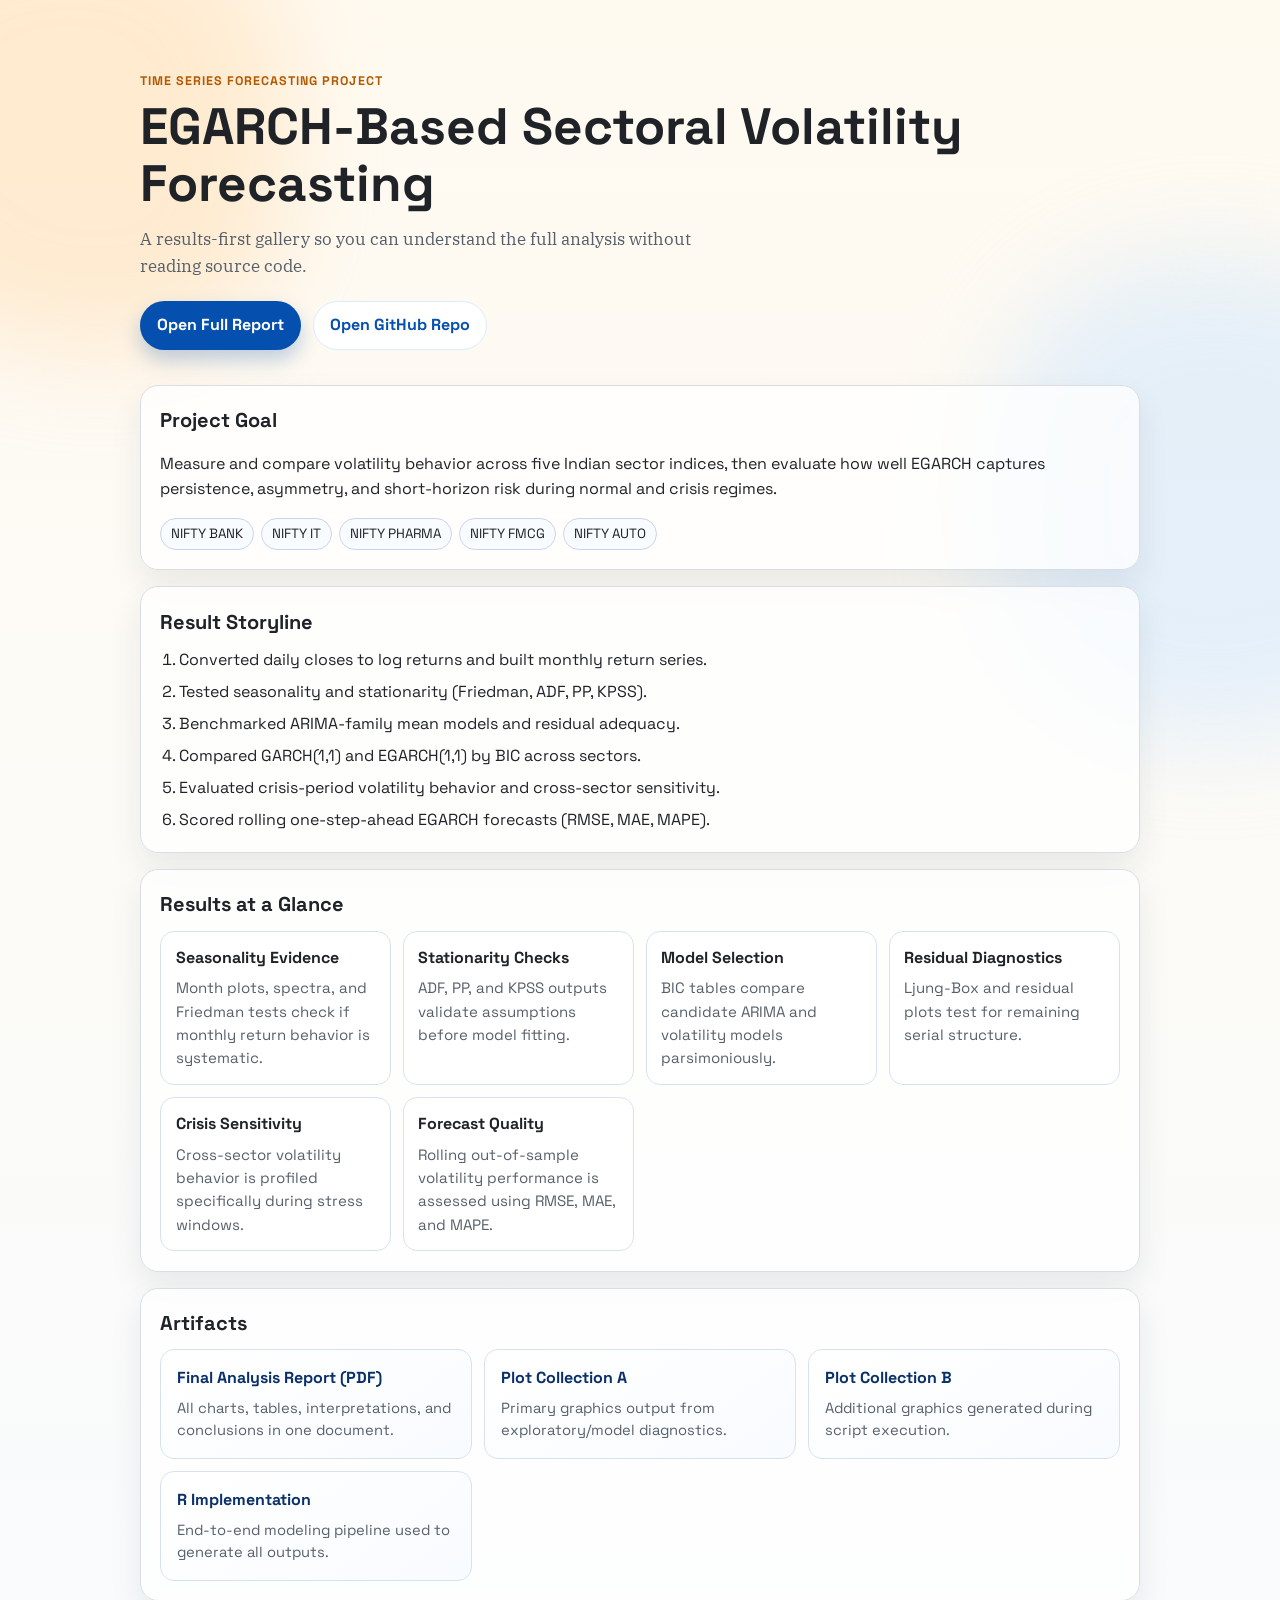
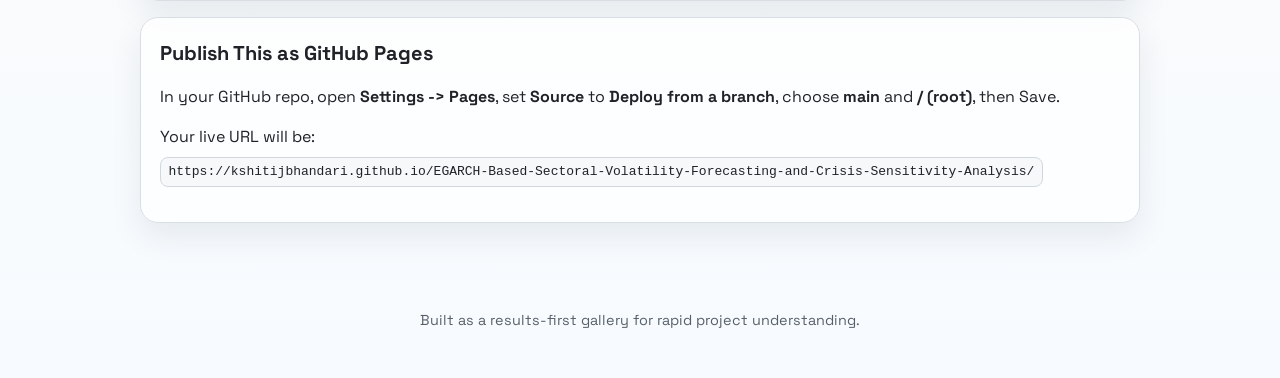
==== index.html @ 7a89eb33 "Add GitHub Pages HTML results gallery site" ====
﻿<!DOCTYPE html>
<html lang="en">
<head>
  <meta charset="UTF-8" />
  <meta name="viewport" content="width=device-width, initial-scale=1.0" />
  <title>Sector Volatility Results Gallery</title>
  <meta name="description" content="Interactive results gallery for EGARCH-based sectoral volatility forecasting and crisis sensitivity analysis." />
  <link rel="preconnect" href="https://fonts.googleapis.com" />
  <link rel="preconnect" href="https://fonts.gstatic.com" crossorigin />
  <link href="https://fonts.googleapis.com/css2?family=Space+Grotesk:wght@400;500;700&family=IBM+Plex+Serif:wght@400;600&display=swap" rel="stylesheet" />
  <link rel="stylesheet" href="styles.css" />
</head>
<body>
  <div class="bg-shape bg-shape-a"></div>
  <div class="bg-shape bg-shape-b"></div>

  <header class="hero">
    <p class="eyebrow">Time Series Forecasting Project</p>
    <h1>EGARCH-Based Sectoral Volatility Forecasting</h1>
    <p class="subtitle">
      A results-first gallery so you can understand the full analysis without reading source code.
    </p>
    <div class="hero-actions">
      <a class="btn btn-primary" href="sector_volatility_analysis.pdf" target="_blank" rel="noopener">Open Full Report</a>
      <a class="btn btn-secondary" href="https://github.com/kshitijbhandari/EGARCH-Based-Sectoral-Volatility-Forecasting-and-Crisis-Sensitivity-Analysis" target="_blank" rel="noopener">Open GitHub Repo</a>
    </div>
  </header>

  <main class="container">
    <section class="panel intro">
      <h2>Project Goal</h2>
      <p>
        Measure and compare volatility behavior across five Indian sector indices, then evaluate how well EGARCH captures persistence,
        asymmetry, and short-horizon risk during normal and crisis regimes.
      </p>
      <div class="chips">
        <span>NIFTY BANK</span>
        <span>NIFTY IT</span>
        <span>NIFTY PHARMA</span>
        <span>NIFTY FMCG</span>
        <span>NIFTY AUTO</span>
      </div>
    </section>

    <section class="panel">
      <h2>Result Storyline</h2>
      <ol class="timeline">
        <li>Converted daily closes to log returns and built monthly return series.</li>
        <li>Tested seasonality and stationarity (Friedman, ADF, PP, KPSS).</li>
        <li>Benchmarked ARIMA-family mean models and residual adequacy.</li>
        <li>Compared GARCH(1,1) and EGARCH(1,1) by BIC across sectors.</li>
        <li>Evaluated crisis-period volatility behavior and cross-sector sensitivity.</li>
        <li>Scored rolling one-step-ahead EGARCH forecasts (RMSE, MAE, MAPE).</li>
      </ol>
    </section>

    <section class="panel">
      <h2>Results at a Glance</h2>
      <div class="grid metrics">
        <article class="card">
          <h3>Seasonality Evidence</h3>
          <p>Month plots, spectra, and Friedman tests check if monthly return behavior is systematic.</p>
        </article>
        <article class="card">
          <h3>Stationarity Checks</h3>
          <p>ADF, PP, and KPSS outputs validate assumptions before model fitting.</p>
        </article>
        <article class="card">
          <h3>Model Selection</h3>
          <p>BIC tables compare candidate ARIMA and volatility models parsimoniously.</p>
        </article>
        <article class="card">
          <h3>Residual Diagnostics</h3>
          <p>Ljung-Box and residual plots test for remaining serial structure.</p>
        </article>
        <article class="card">
          <h3>Crisis Sensitivity</h3>
          <p>Cross-sector volatility behavior is profiled specifically during stress windows.</p>
        </article>
        <article class="card">
          <h3>Forecast Quality</h3>
          <p>Rolling out-of-sample volatility performance is assessed using RMSE, MAE, and MAPE.</p>
        </article>
      </div>
    </section>

    <section class="panel">
      <h2>Artifacts</h2>
      <div class="grid artifacts">
        <a class="artifact" href="sector_volatility_analysis.pdf" target="_blank" rel="noopener">
          <h3>Final Analysis Report (PDF)</h3>
          <p>All charts, tables, interpretations, and conclusions in one document.</p>
        </a>
        <a class="artifact" href="Rplots.pdf" target="_blank" rel="noopener">
          <h3>Plot Collection A</h3>
          <p>Primary graphics output from exploratory/model diagnostics.</p>
        </a>
        <a class="artifact" href="Rplots1.pdf" target="_blank" rel="noopener">
          <h3>Plot Collection B</h3>
          <p>Additional graphics generated during script execution.</p>
        </a>
        <a class="artifact" href="sector_volatility_analysis.R" target="_blank" rel="noopener">
          <h3>R Implementation</h3>
          <p>End-to-end modeling pipeline used to generate all outputs.</p>
        </a>
      </div>
    </section>

    <section class="panel publish">
      <h2>Publish This as GitHub Pages</h2>
      <p>
        In your GitHub repo, open <strong>Settings -> Pages</strong>, set <strong>Source</strong> to
        <strong>Deploy from a branch</strong>, choose <strong>main</strong> and <strong>/ (root)</strong>, then Save.
      </p>
      <p>
        Your live URL will be:
        <code>https://kshitijbhandari.github.io/EGARCH-Based-Sectoral-Volatility-Forecasting-and-Crisis-Sensitivity-Analysis/</code>
      </p>
    </section>
  </main>

  <footer class="footer">
    <p>Built as a results-first gallery for rapid project understanding.</p>
  </footer>
</body>
</html>
---- styles.css ----
﻿:root {
  --bg: #fdf9f2;
  --surface: #fffdf8;
  --text: #1f2328;
  --muted: #57606a;
  --brand: #0550ae;
  --brand-soft: #dbeafe;
  --accent: #b35900;
  --border: #d8dee4;
  --shadow: 0 14px 32px rgba(12, 33, 58, 0.08);
}

* {
  box-sizing: border-box;
}

body {
  margin: 0;
  color: var(--text);
  background: linear-gradient(180deg, #fffaf0 0%, #f7fbff 100%);
  font-family: "Space Grotesk", "Segoe UI", sans-serif;
  line-height: 1.55;
  position: relative;
  overflow-x: hidden;
}

.bg-shape {
  position: fixed;
  z-index: -1;
  filter: blur(50px);
  opacity: 0.45;
}

.bg-shape-a {
  width: 28rem;
  height: 28rem;
  background: #ffd9a8;
  border-radius: 52% 48% 40% 60%;
  top: -6rem;
  left: -10rem;
}

.bg-shape-b {
  width: 30rem;
  height: 30rem;
  background: #c7e3ff;
  border-radius: 45% 55% 55% 45%;
  right: -12rem;
  top: 16rem;
}

.hero {
  max-width: 1040px;
  margin: 0 auto;
  padding: 4.5rem 1.25rem 2.2rem;
  animation: riseIn 0.8s ease;
}

.eyebrow {
  margin: 0;
  color: var(--accent);
  text-transform: uppercase;
  letter-spacing: 0.08em;
  font-size: 0.78rem;
  font-weight: 700;
}

h1 {
  margin: 0.5rem 0 0.9rem;
  font-size: clamp(2rem, 4vw, 3.2rem);
  line-height: 1.1;
}

.subtitle {
  margin: 0;
  max-width: 56ch;
  color: var(--muted);
  font-family: "IBM Plex Serif", Georgia, serif;
  font-size: 1.08rem;
}

.hero-actions {
  display: flex;
  gap: 0.75rem;
  flex-wrap: wrap;
  margin-top: 1.3rem;
}

.btn {
  text-decoration: none;
  border-radius: 999px;
  padding: 0.7rem 1rem;
  font-weight: 700;
  border: 1px solid transparent;
  transition: transform 0.2s ease, box-shadow 0.2s ease;
}

.btn:hover {
  transform: translateY(-1px);
}

.btn-primary {
  background: var(--brand);
  color: #fff;
  box-shadow: 0 10px 20px rgba(5, 80, 174, 0.25);
}

.btn-secondary {
  background: #fff;
  color: var(--brand);
  border-color: var(--brand-soft);
}

.container {
  max-width: 1040px;
  margin: 0 auto;
  padding: 0 1.25rem 3.5rem;
  display: grid;
  gap: 1rem;
}

.panel {
  background: rgba(255, 255, 255, 0.75);
  backdrop-filter: blur(4px);
  border: 1px solid var(--border);
  border-radius: 18px;
  padding: 1.2rem;
  box-shadow: var(--shadow);
  animation: riseIn 0.8s ease;
}

h2 {
  margin: 0 0 0.65rem;
  font-size: 1.25rem;
}

.chips {
  display: flex;
  flex-wrap: wrap;
  gap: 0.45rem;
  margin-top: 0.8rem;
}

.chips span {
  border: 1px solid #c9d5e5;
  border-radius: 999px;
  padding: 0.3rem 0.62rem;
  font-size: 0.84rem;
  background: #f8fbff;
}

.timeline {
  margin: 0;
  padding-left: 1.15rem;
  display: grid;
  gap: 0.45rem;
}

.grid {
  display: grid;
  gap: 0.75rem;
}

.metrics {
  grid-template-columns: repeat(auto-fit, minmax(220px, 1fr));
}

.card {
  border: 1px solid #d7e2ef;
  border-radius: 14px;
  padding: 0.9rem;
  background: #ffffff;
}

.card h3 {
  margin: 0 0 0.35rem;
  font-size: 1rem;
}

.card p {
  margin: 0;
  color: var(--muted);
  font-size: 0.94rem;
}

.artifacts {
  grid-template-columns: repeat(auto-fit, minmax(240px, 1fr));
}

.artifact {
  text-decoration: none;
  color: inherit;
  border: 1px solid #d7e2ef;
  border-radius: 14px;
  padding: 1rem;
  background: linear-gradient(145deg, #ffffff, #f8fbff);
  transition: transform 0.2s ease, border-color 0.2s ease;
}

.artifact:hover {
  transform: translateY(-2px);
  border-color: #9fbde3;
}

.artifact h3 {
  margin: 0 0 0.35rem;
  color: #0a3069;
  font-size: 1rem;
}

.artifact p {
  margin: 0;
  color: var(--muted);
  font-size: 0.92rem;
}

.publish code {
  display: inline-block;
  margin-top: 0.4rem;
  background: #f6f8fa;
  padding: 0.25rem 0.45rem;
  border-radius: 8px;
  border: 1px solid #d0d7de;
  word-break: break-all;
}

.footer {
  text-align: center;
  color: var(--muted);
  font-size: 0.9rem;
  padding: 1rem 1rem 2rem;
}

@keyframes riseIn {
  from {
    opacity: 0;
    transform: translateY(12px);
  }
  to {
    opacity: 1;
    transform: translateY(0);
  }
}

@media (max-width: 720px) {
  .hero {
    padding-top: 3.2rem;
  }

  .panel {
    padding: 1rem;
  }

  .subtitle {
    font-size: 1rem;
  }
}
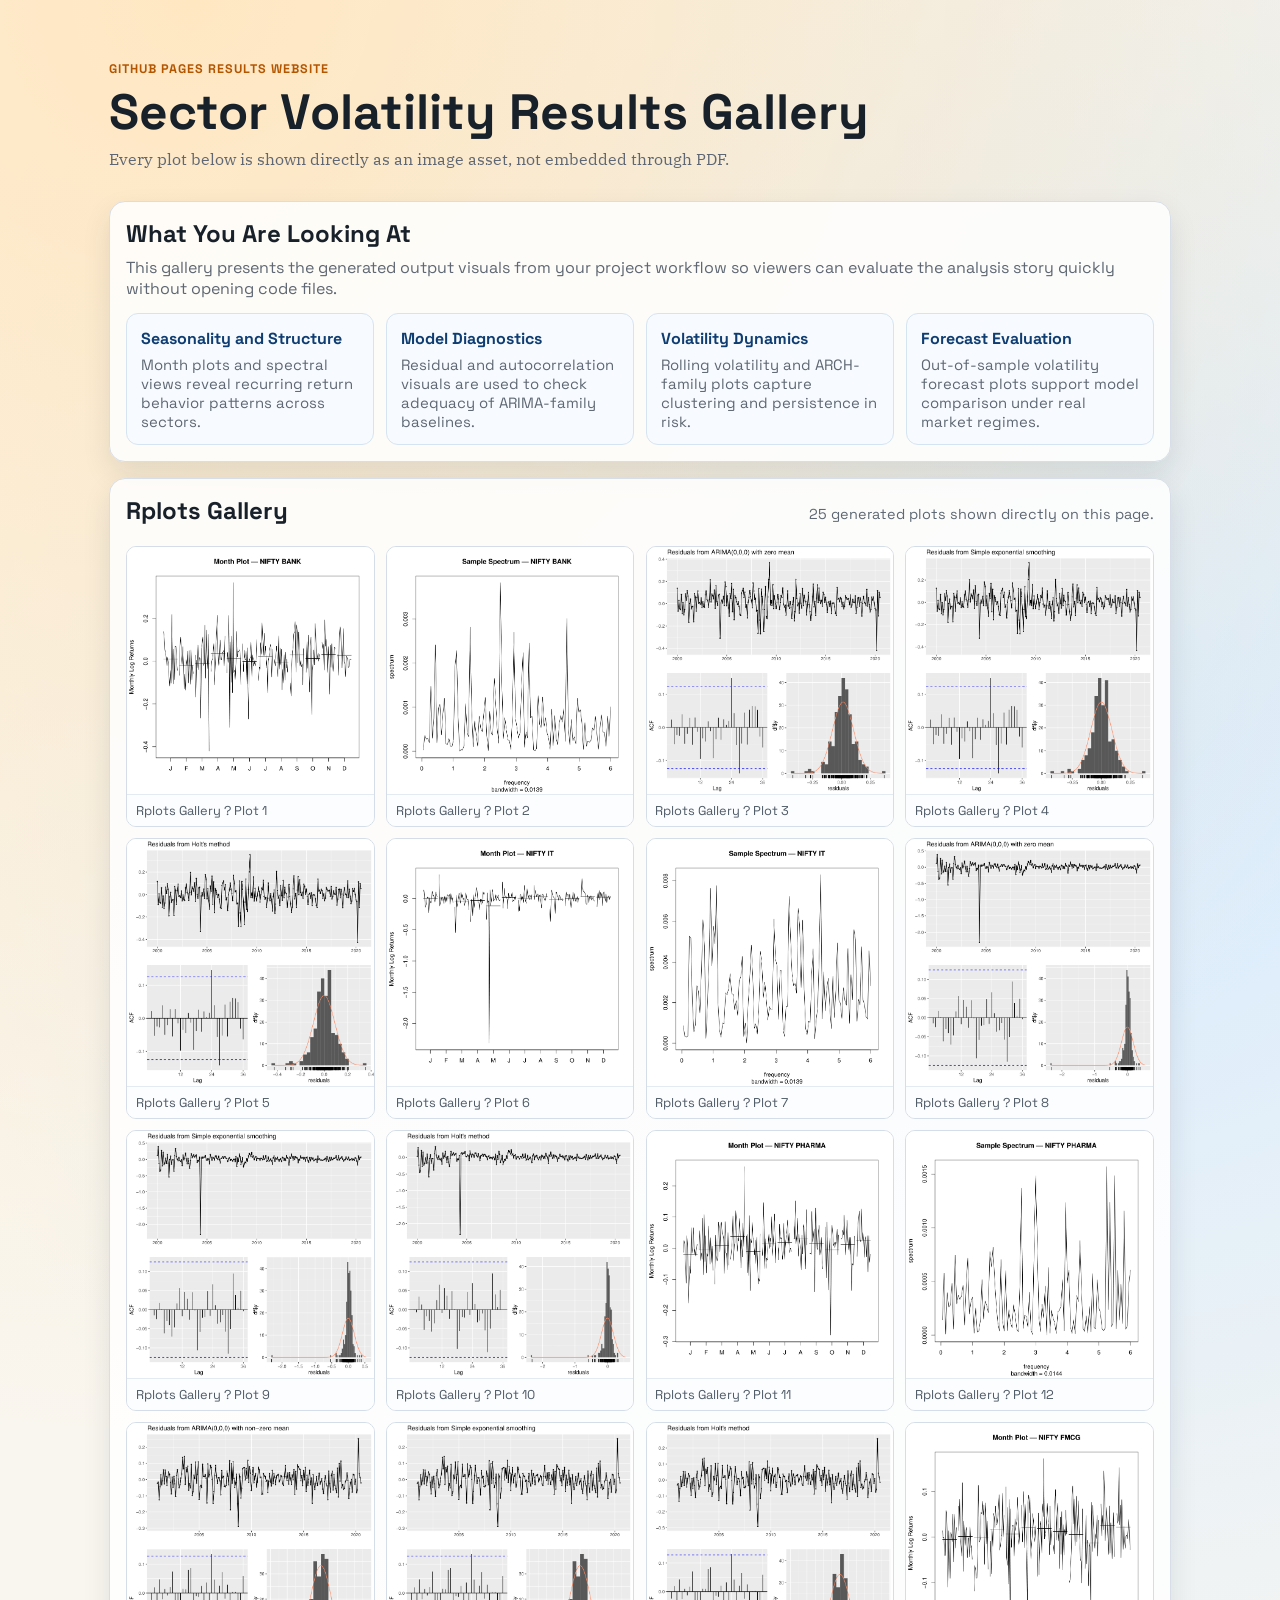
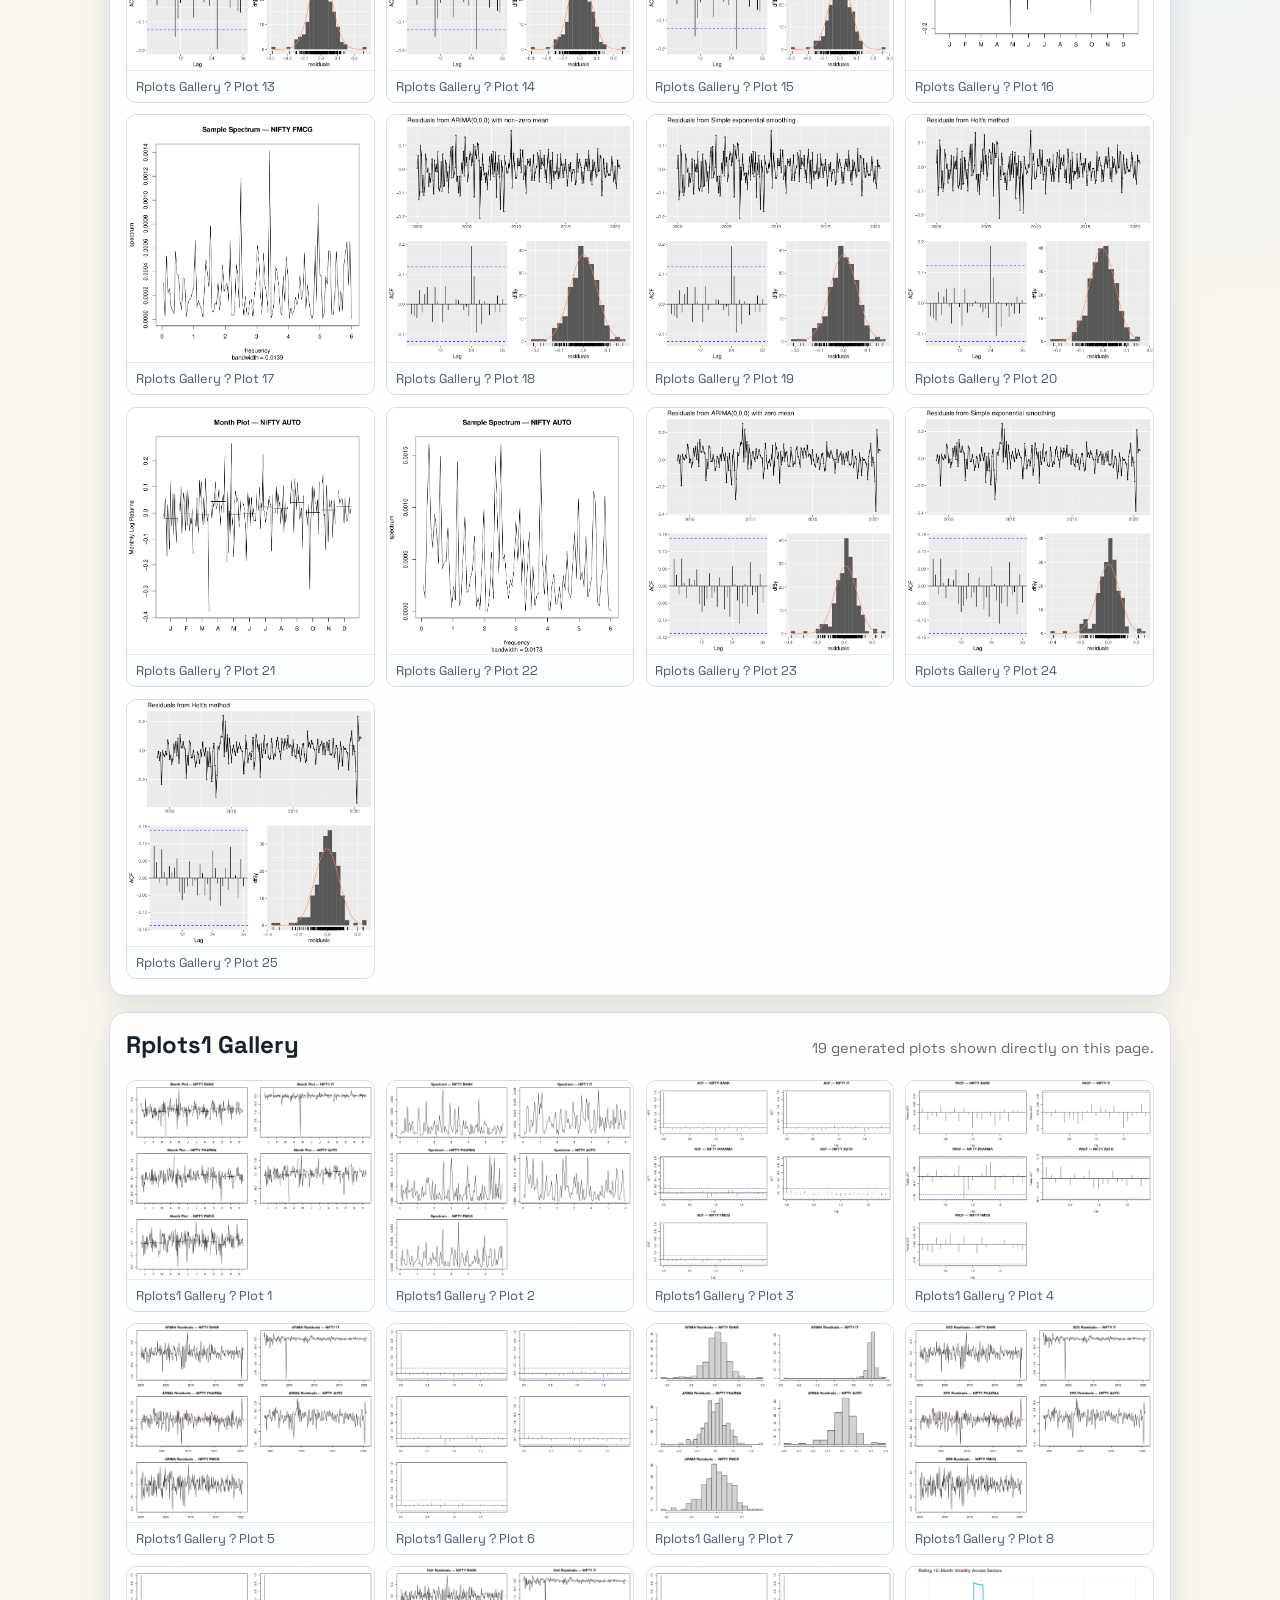
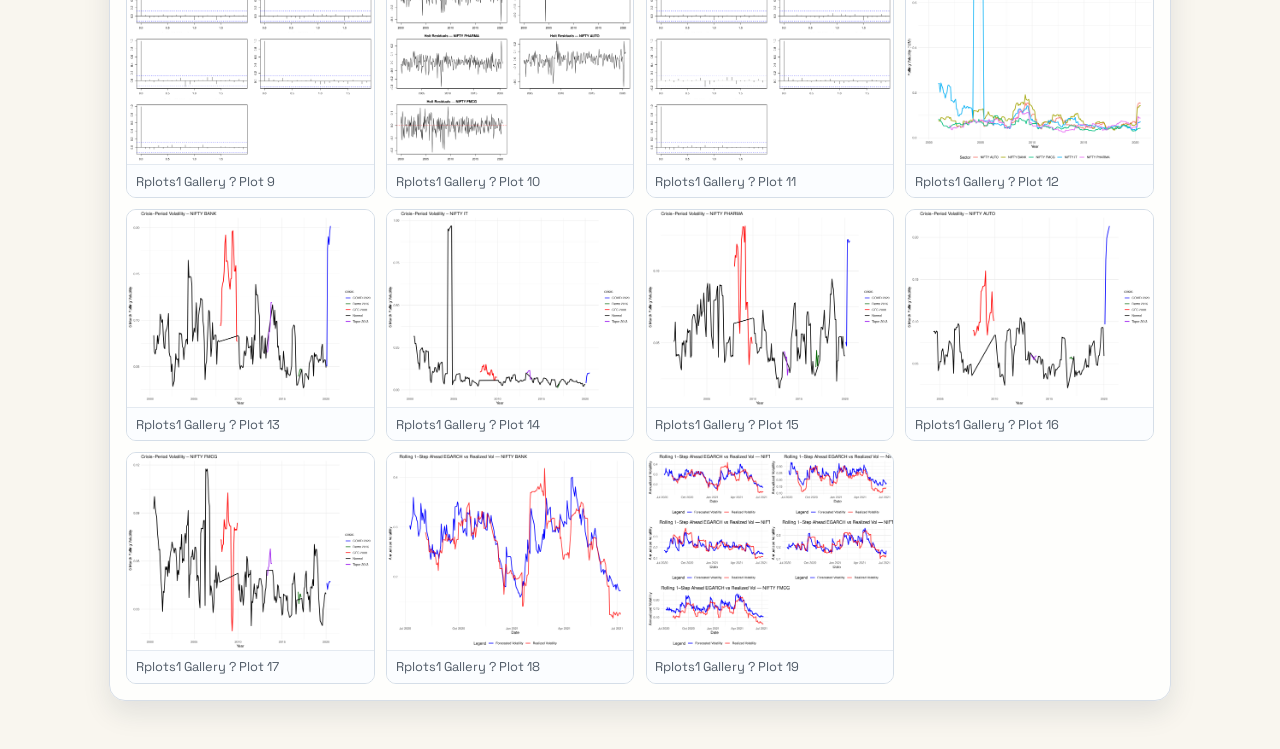
==== commit e5d2ff95: "Publish direct plot-image gallery for GitHub Pages" ====
--- a/index.html
+++ b/index.html
@@ -1,126 +1,272 @@
-﻿<!DOCTYPE html>
+<!DOCTYPE html>
 <html lang="en">
 <head>
   <meta charset="UTF-8" />
   <meta name="viewport" content="width=device-width, initial-scale=1.0" />
-  <title>Sector Volatility Results Gallery</title>
-  <meta name="description" content="Interactive results gallery for EGARCH-based sectoral volatility forecasting and crisis sensitivity analysis." />
+  <title>Results Gallery | Sector Volatility Project</title>
+  <meta name="description" content="Direct visual gallery of generated plots and results for sectoral volatility modeling." />
   <link rel="preconnect" href="https://fonts.googleapis.com" />
   <link rel="preconnect" href="https://fonts.gstatic.com" crossorigin />
   <link href="https://fonts.googleapis.com/css2?family=Space+Grotesk:wght@400;500;700&family=IBM+Plex+Serif:wght@400;600&display=swap" rel="stylesheet" />
   <link rel="stylesheet" href="styles.css" />
 </head>
 <body>
-  <div class="bg-shape bg-shape-a"></div>
-  <div class="bg-shape bg-shape-b"></div>
-
   <header class="hero">
-    <p class="eyebrow">Time Series Forecasting Project</p>
-    <h1>EGARCH-Based Sectoral Volatility Forecasting</h1>
-    <p class="subtitle">
-      A results-first gallery so you can understand the full analysis without reading source code.
-    </p>
-    <div class="hero-actions">
-      <a class="btn btn-primary" href="sector_volatility_analysis.pdf" target="_blank" rel="noopener">Open Full Report</a>
-      <a class="btn btn-secondary" href="https://github.com/kshitijbhandari/EGARCH-Based-Sectoral-Volatility-Forecasting-and-Crisis-Sensitivity-Analysis" target="_blank" rel="noopener">Open GitHub Repo</a>
-    </div>
+    <p class="eyebrow">GitHub Pages Results Website</p>
+    <h1>Sector Volatility Results Gallery</h1>
+    <p class="subtitle">Every plot below is shown directly as an image asset, not embedded through PDF.</p>
   </header>
 
   <main class="container">
-    <section class="panel intro">
-      <h2>Project Goal</h2>
-      <p>
-        Measure and compare volatility behavior across five Indian sector indices, then evaluate how well EGARCH captures persistence,
-        asymmetry, and short-horizon risk during normal and crisis regimes.
-      </p>
-      <div class="chips">
-        <span>NIFTY BANK</span>
-        <span>NIFTY IT</span>
-        <span>NIFTY PHARMA</span>
-        <span>NIFTY FMCG</span>
-        <span>NIFTY AUTO</span>
+    <section class="panel">
+      <h2>What You Are Looking At</h2>
+      <p>This gallery presents the generated output visuals from your project workflow so viewers can evaluate the analysis story quickly without opening code files.</p>
+      <div class="results-grid">
+
+      <article class="result-card">
+        <h3>Seasonality and Structure</h3>
+        <p>Month plots and spectral views reveal recurring return behavior patterns across sectors.</p>
+      </article>
+      <article class="result-card">
+        <h3>Model Diagnostics</h3>
+        <p>Residual and autocorrelation visuals are used to check adequacy of ARIMA-family baselines.</p>
+      </article>
+      <article class="result-card">
+        <h3>Volatility Dynamics</h3>
+        <p>Rolling volatility and ARCH-family plots capture clustering and persistence in risk.</p>
+      </article>
+      <article class="result-card">
+        <h3>Forecast Evaluation</h3>
+        <p>Out-of-sample volatility forecast plots support model comparison under real market regimes.</p>
+      </article>
+
       </div>
     </section>
 
     <section class="panel">
-      <h2>Result Storyline</h2>
-      <ol class="timeline">
-        <li>Converted daily closes to log returns and built monthly return series.</li>
-        <li>Tested seasonality and stationarity (Friedman, ADF, PP, KPSS).</li>
-        <li>Benchmarked ARIMA-family mean models and residual adequacy.</li>
-        <li>Compared GARCH(1,1) and EGARCH(1,1) by BIC across sectors.</li>
-        <li>Evaluated crisis-period volatility behavior and cross-sector sensitivity.</li>
-        <li>Scored rolling one-step-ahead EGARCH forecasts (RMSE, MAE, MAPE).</li>
-      </ol>
-    </section>
-
-    <section class="panel">
-      <h2>Results at a Glance</h2>
-      <div class="grid metrics">
-        <article class="card">
-          <h3>Seasonality Evidence</h3>
-          <p>Month plots, spectra, and Friedman tests check if monthly return behavior is systematic.</p>
-        </article>
-        <article class="card">
-          <h3>Stationarity Checks</h3>
-          <p>ADF, PP, and KPSS outputs validate assumptions before model fitting.</p>
-        </article>
-        <article class="card">
-          <h3>Model Selection</h3>
-          <p>BIC tables compare candidate ARIMA and volatility models parsimoniously.</p>
-        </article>
-        <article class="card">
-          <h3>Residual Diagnostics</h3>
-          <p>Ljung-Box and residual plots test for remaining serial structure.</p>
-        </article>
-        <article class="card">
-          <h3>Crisis Sensitivity</h3>
-          <p>Cross-sector volatility behavior is profiled specifically during stress windows.</p>
-        </article>
-        <article class="card">
-          <h3>Forecast Quality</h3>
-          <p>Rolling out-of-sample volatility performance is assessed using RMSE, MAE, and MAPE.</p>
-        </article>
-      </div>
-    </section>
-
-    <section class="panel">
-      <h2>Artifacts</h2>
-      <div class="grid artifacts">
-        <a class="artifact" href="sector_volatility_analysis.pdf" target="_blank" rel="noopener">
-          <h3>Final Analysis Report (PDF)</h3>
-          <p>All charts, tables, interpretations, and conclusions in one document.</p>
-        </a>
-        <a class="artifact" href="Rplots.pdf" target="_blank" rel="noopener">
-          <h3>Plot Collection A</h3>
-          <p>Primary graphics output from exploratory/model diagnostics.</p>
-        </a>
-        <a class="artifact" href="Rplots1.pdf" target="_blank" rel="noopener">
-          <h3>Plot Collection B</h3>
-          <p>Additional graphics generated during script execution.</p>
-        </a>
-        <a class="artifact" href="sector_volatility_analysis.R" target="_blank" rel="noopener">
-          <h3>R Implementation</h3>
-          <p>End-to-end modeling pipeline used to generate all outputs.</p>
-        </a>
-      </div>
-    </section>
-
-    <section class="panel publish">
-      <h2>Publish This as GitHub Pages</h2>
-      <p>
-        In your GitHub repo, open <strong>Settings -> Pages</strong>, set <strong>Source</strong> to
-        <strong>Deploy from a branch</strong>, choose <strong>main</strong> and <strong>/ (root)</strong>, then Save.
-      </p>
-      <p>
-        Your live URL will be:
-        <code>https://kshitijbhandari.github.io/EGARCH-Based-Sectoral-Volatility-Forecasting-and-Crisis-Sensitivity-Analysis/</code>
-      </p>
-    </section>
+  <div class="panel-head">
+    <h2>Rplots Gallery</h2>
+    <p>25 generated plots shown directly on this page.</p>
+  </div>
+  <div class="plot-grid">
+    <figure class="plot-item">
+  <img src="assets/plots/rplots/rplots_p01.png" alt="Rplots Gallery page 1" loading="lazy" />
+  <figcaption>Rplots Gallery ? Plot 1</figcaption>
+</figure>
+    <figure class="plot-item">
+  <img src="assets/plots/rplots/rplots_p02.png" alt="Rplots Gallery page 2" loading="lazy" />
+  <figcaption>Rplots Gallery ? Plot 2</figcaption>
+</figure>
+    <figure class="plot-item">
+  <img src="assets/plots/rplots/rplots_p03.png" alt="Rplots Gallery page 3" loading="lazy" />
+  <figcaption>Rplots Gallery ? Plot 3</figcaption>
+</figure>
+    <figure class="plot-item">
+  <img src="assets/plots/rplots/rplots_p04.png" alt="Rplots Gallery page 4" loading="lazy" />
+  <figcaption>Rplots Gallery ? Plot 4</figcaption>
+</figure>
+    <figure class="plot-item">
+  <img src="assets/plots/rplots/rplots_p05.png" alt="Rplots Gallery page 5" loading="lazy" />
+  <figcaption>Rplots Gallery ? Plot 5</figcaption>
+</figure>
+    <figure class="plot-item">
+  <img src="assets/plots/rplots/rplots_p06.png" alt="Rplots Gallery page 6" loading="lazy" />
+  <figcaption>Rplots Gallery ? Plot 6</figcaption>
+</figure>
+    <figure class="plot-item">
+  <img src="assets/plots/rplots/rplots_p07.png" alt="Rplots Gallery page 7" loading="lazy" />
+  <figcaption>Rplots Gallery ? Plot 7</figcaption>
+</figure>
+    <figure class="plot-item">
+  <img src="assets/plots/rplots/rplots_p08.png" alt="Rplots Gallery page 8" loading="lazy" />
+  <figcaption>Rplots Gallery ? Plot 8</figcaption>
+</figure>
+    <figure class="plot-item">
+  <img src="assets/plots/rplots/rplots_p09.png" alt="Rplots Gallery page 9" loading="lazy" />
+  <figcaption>Rplots Gallery ? Plot 9</figcaption>
+</figure>
+    <figure class="plot-item">
+  <img src="assets/plots/rplots/rplots_p10.png" alt="Rplots Gallery page 10" loading="lazy" />
+  <figcaption>Rplots Gallery ? Plot 10</figcaption>
+</figure>
+    <figure class="plot-item">
+  <img src="assets/plots/rplots/rplots_p11.png" alt="Rplots Gallery page 11" loading="lazy" />
+  <figcaption>Rplots Gallery ? Plot 11</figcaption>
+</figure>
+    <figure class="plot-item">
+  <img src="assets/plots/rplots/rplots_p12.png" alt="Rplots Gallery page 12" loading="lazy" />
+  <figcaption>Rplots Gallery ? Plot 12</figcaption>
+</figure>
+    <figure class="plot-item">
+  <img src="assets/plots/rplots/rplots_p13.png" alt="Rplots Gallery page 13" loading="lazy" />
+  <figcaption>Rplots Gallery ? Plot 13</figcaption>
+</figure>
+    <figure class="plot-item">
+  <img src="assets/plots/rplots/rplots_p14.png" alt="Rplots Gallery page 14" loading="lazy" />
+  <figcaption>Rplots Gallery ? Plot 14</figcaption>
+</figure>
+    <figure class="plot-item">
+  <img src="assets/plots/rplots/rplots_p15.png" alt="Rplots Gallery page 15" loading="lazy" />
+  <figcaption>Rplots Gallery ? Plot 15</figcaption>
+</figure>
+    <figure class="plot-item">
+  <img src="assets/plots/rplots/rplots_p16.png" alt="Rplots Gallery page 16" loading="lazy" />
+  <figcaption>Rplots Gallery ? Plot 16</figcaption>
+</figure>
+    <figure class="plot-item">
+  <img src="assets/plots/rplots/rplots_p17.png" alt="Rplots Gallery page 17" loading="lazy" />
+  <figcaption>Rplots Gallery ? Plot 17</figcaption>
+</figure>
+    <figure class="plot-item">
+  <img src="assets/plots/rplots/rplots_p18.png" alt="Rplots Gallery page 18" loading="lazy" />
+  <figcaption>Rplots Gallery ? Plot 18</figcaption>
+</figure>
+    <figure class="plot-item">
+  <img src="assets/plots/rplots/rplots_p19.png" alt="Rplots Gallery page 19" loading="lazy" />
+  <figcaption>Rplots Gallery ? Plot 19</figcaption>
+</figure>
+    <figure class="plot-item">
+  <img src="assets/plots/rplots/rplots_p20.png" alt="Rplots Gallery page 20" loading="lazy" />
+  <figcaption>Rplots Gallery ? Plot 20</figcaption>
+</figure>
+    <figure class="plot-item">
+  <img src="assets/plots/rplots/rplots_p21.png" alt="Rplots Gallery page 21" loading="lazy" />
+  <figcaption>Rplots Gallery ? Plot 21</figcaption>
+</figure>
+    <figure class="plot-item">
+  <img src="assets/plots/rplots/rplots_p22.png" alt="Rplots Gallery page 22" loading="lazy" />
+  <figcaption>Rplots Gallery ? Plot 22</figcaption>
+</figure>
+    <figure class="plot-item">
+  <img src="assets/plots/rplots/rplots_p23.png" alt="Rplots Gallery page 23" loading="lazy" />
+  <figcaption>Rplots Gallery ? Plot 23</figcaption>
+</figure>
+    <figure class="plot-item">
+  <img src="assets/plots/rplots/rplots_p24.png" alt="Rplots Gallery page 24" loading="lazy" />
+  <figcaption>Rplots Gallery ? Plot 24</figcaption>
+</figure>
+    <figure class="plot-item">
+  <img src="assets/plots/rplots/rplots_p25.png" alt="Rplots Gallery page 25" loading="lazy" />
+  <figcaption>Rplots Gallery ? Plot 25</figcaption>
+</figure>
+  </div>
+</section><section class="panel">
+  <div class="panel-head">
+    <h2>Rplots1 Gallery</h2>
+    <p>19 generated plots shown directly on this page.</p>
+  </div>
+  <div class="plot-grid">
+    <figure class="plot-item">
+  <img src="assets/plots/rplots1/rplots1_p01.png" alt="Rplots1 Gallery page 1" loading="lazy" />
+  <figcaption>Rplots1 Gallery ? Plot 1</figcaption>
+</figure>
+    <figure class="plot-item">
+  <img src="assets/plots/rplots1/rplots1_p02.png" alt="Rplots1 Gallery page 2" loading="lazy" />
+  <figcaption>Rplots1 Gallery ? Plot 2</figcaption>
+</figure>
+    <figure class="plot-item">
+  <img src="assets/plots/rplots1/rplots1_p03.png" alt="Rplots1 Gallery page 3" loading="lazy" />
+  <figcaption>Rplots1 Gallery ? Plot 3</figcaption>
+</figure>
+    <figure class="plot-item">
+  <img src="assets/plots/rplots1/rplots1_p04.png" alt="Rplots1 Gallery page 4" loading="lazy" />
+  <figcaption>Rplots1 Gallery ? Plot 4</figcaption>
+</figure>
+    <figure class="plot-item">
+  <img src="assets/plots/rplots1/rplots1_p05.png" alt="Rplots1 Gallery page 5" loading="lazy" />
+  <figcaption>Rplots1 Gallery ? Plot 5</figcaption>
+</figure>
+    <figure class="plot-item">
+  <img src="assets/plots/rplots1/rplots1_p06.png" alt="Rplots1 Gallery page 6" loading="lazy" />
+  <figcaption>Rplots1 Gallery ? Plot 6</figcaption>
+</figure>
+    <figure class="plot-item">
+  <img src="assets/plots/rplots1/rplots1_p07.png" alt="Rplots1 Gallery page 7" loading="lazy" />
+  <figcaption>Rplots1 Gallery ? Plot 7</figcaption>
+</figure>
+    <figure class="plot-item">
+  <img src="assets/plots/rplots1/rplots1_p08.png" alt="Rplots1 Gallery page 8" loading="lazy" />
+  <figcaption>Rplots1 Gallery ? Plot 8</figcaption>
+</figure>
+    <figure class="plot-item">
+  <img src="assets/plots/rplots1/rplots1_p09.png" alt="Rplots1 Gallery page 9" loading="lazy" />
+  <figcaption>Rplots1 Gallery ? Plot 9</figcaption>
+</figure>
+    <figure class="plot-item">
+  <img src="assets/plots/rplots1/rplots1_p10.png" alt="Rplots1 Gallery page 10" loading="lazy" />
+  <figcaption>Rplots1 Gallery ? Plot 10</figcaption>
+</figure>
+    <figure class="plot-item">
+  <img src="assets/plots/rplots1/rplots1_p11.png" alt="Rplots1 Gallery page 11" loading="lazy" />
+  <figcaption>Rplots1 Gallery ? Plot 11</figcaption>
+</figure>
+    <figure class="plot-item">
+  <img src="assets/plots/rplots1/rplots1_p12.png" alt="Rplots1 Gallery page 12" loading="lazy" />
+  <figcaption>Rplots1 Gallery ? Plot 12</figcaption>
+</figure>
+    <figure class="plot-item">
+  <img src="assets/plots/rplots1/rplots1_p13.png" alt="Rplots1 Gallery page 13" loading="lazy" />
+  <figcaption>Rplots1 Gallery ? Plot 13</figcaption>
+</figure>
+    <figure class="plot-item">
+  <img src="assets/plots/rplots1/rplots1_p14.png" alt="Rplots1 Gallery page 14" loading="lazy" />
+  <figcaption>Rplots1 Gallery ? Plot 14</figcaption>
+</figure>
+    <figure class="plot-item">
+  <img src="assets/plots/rplots1/rplots1_p15.png" alt="Rplots1 Gallery page 15" loading="lazy" />
+  <figcaption>Rplots1 Gallery ? Plot 15</figcaption>
+</figure>
+    <figure class="plot-item">
+  <img src="assets/plots/rplots1/rplots1_p16.png" alt="Rplots1 Gallery page 16" loading="lazy" />
+  <figcaption>Rplots1 Gallery ? Plot 16</figcaption>
+</figure>
+    <figure class="plot-item">
+  <img src="assets/plots/rplots1/rplots1_p17.png" alt="Rplots1 Gallery page 17" loading="lazy" />
+  <figcaption>Rplots1 Gallery ? Plot 17</figcaption>
+</figure>
+    <figure class="plot-item">
+  <img src="assets/plots/rplots1/rplots1_p18.png" alt="Rplots1 Gallery page 18" loading="lazy" />
+  <figcaption>Rplots1 Gallery ? Plot 18</figcaption>
+</figure>
+    <figure class="plot-item">
+  <img src="assets/plots/rplots1/rplots1_p19.png" alt="Rplots1 Gallery page 19" loading="lazy" />
+  <figcaption>Rplots1 Gallery ? Plot 19</figcaption>
+</figure>
+  </div>
+</section>
   </main>
 
-  <footer class="footer">
-    <p>Built as a results-first gallery for rapid project understanding.</p>
-  </footer>
+  <div id="lightbox" class="lightbox" aria-hidden="true">
+    <button id="closeLightbox" class="lightbox-close" aria-label="Close">?</button>
+    <img id="lightboxImage" src="" alt="Expanded plot" />
+  </div>
+
+  <script>
+    const lightbox = document.getElementById('lightbox');
+    const lightboxImage = document.getElementById('lightboxImage');
+    const closeLightbox = document.getElementById('closeLightbox');
+
+    document.querySelectorAll('.plot-item img').forEach((img) => {
+      img.addEventListener('click', () => {
+        lightboxImage.src = img.src;
+        lightbox.classList.add('open');
+        lightbox.setAttribute('aria-hidden', 'false');
+      });
+    });
+
+    function closeViewer() {
+      lightbox.classList.remove('open');
+      lightbox.setAttribute('aria-hidden', 'true');
+      lightboxImage.src = '';
+    }
+
+    closeLightbox.addEventListener('click', closeViewer);
+    lightbox.addEventListener('click', (e) => {
+      if (e.target === lightbox) closeViewer();
+    });
+    document.addEventListener('keydown', (e) => {
+      if (e.key === 'Escape') closeViewer();
+    });
+  </script>
 </body>
 </html>
--- a/styles.css
+++ b/styles.css
@@ -1,13 +1,12 @@
 ﻿:root {
-  --bg: #fdf9f2;
-  --surface: #fffdf8;
-  --text: #1f2328;
-  --muted: #57606a;
-  --brand: #0550ae;
-  --brand-soft: #dbeafe;
-  --accent: #b35900;
-  --border: #d8dee4;
-  --shadow: 0 14px 32px rgba(12, 33, 58, 0.08);
+  --bg: #f9f6ef;
+  --surface: #ffffff;
+  --text: #18202a;
+  --muted: #5e6773;
+  --brand: #005fa3;
+  --accent: #b45500;
+  --border: #d7dee7;
+  --shadow: 0 12px 28px rgba(16, 38, 63, 0.1);
 }
 
 * {
@@ -16,242 +15,183 @@
 
 body {
   margin: 0;
+  font-family: "Space Grotesk", "Segoe UI", sans-serif;
   color: var(--text);
-  background: linear-gradient(180deg, #fffaf0 0%, #f7fbff 100%);
-  font-family: "Space Grotesk", "Segoe UI", sans-serif;
-  line-height: 1.55;
-  position: relative;
-  overflow-x: hidden;
-}
-
-.bg-shape {
-  position: fixed;
-  z-index: -1;
-  filter: blur(50px);
-  opacity: 0.45;
-}
-
-.bg-shape-a {
-  width: 28rem;
-  height: 28rem;
-  background: #ffd9a8;
-  border-radius: 52% 48% 40% 60%;
-  top: -6rem;
-  left: -10rem;
-}
-
-.bg-shape-b {
-  width: 30rem;
-  height: 30rem;
-  background: #c7e3ff;
-  border-radius: 45% 55% 55% 45%;
-  right: -12rem;
-  top: 16rem;
+  background: radial-gradient(circle at 15% 0%, #ffe7c2 0%, transparent 35%),
+              radial-gradient(circle at 85% 18%, #d6ebff 0%, transparent 35%),
+              var(--bg);
 }
 
 .hero {
-  max-width: 1040px;
+  max-width: 1100px;
   margin: 0 auto;
-  padding: 4.5rem 1.25rem 2.2rem;
-  animation: riseIn 0.8s ease;
+  padding: 3.8rem 1.2rem 2rem;
 }
 
 .eyebrow {
-  margin: 0;
-  color: var(--accent);
   text-transform: uppercase;
   letter-spacing: 0.08em;
+  font-weight: 700;
   font-size: 0.78rem;
-  font-weight: 700;
+  color: var(--accent);
+  margin: 0;
 }
 
 h1 {
-  margin: 0.5rem 0 0.9rem;
-  font-size: clamp(2rem, 4vw, 3.2rem);
+  margin: 0.5rem 0 0.6rem;
+  font-size: clamp(2rem, 4vw, 3.1rem);
   line-height: 1.1;
 }
 
 .subtitle {
   margin: 0;
-  max-width: 56ch;
   color: var(--muted);
   font-family: "IBM Plex Serif", Georgia, serif;
-  font-size: 1.08rem;
-}
-
-.hero-actions {
-  display: flex;
-  gap: 0.75rem;
-  flex-wrap: wrap;
-  margin-top: 1.3rem;
-}
-
-.btn {
-  text-decoration: none;
-  border-radius: 999px;
-  padding: 0.7rem 1rem;
-  font-weight: 700;
-  border: 1px solid transparent;
-  transition: transform 0.2s ease, box-shadow 0.2s ease;
-}
-
-.btn:hover {
-  transform: translateY(-1px);
-}
-
-.btn-primary {
-  background: var(--brand);
-  color: #fff;
-  box-shadow: 0 10px 20px rgba(5, 80, 174, 0.25);
-}
-
-.btn-secondary {
-  background: #fff;
-  color: var(--brand);
-  border-color: var(--brand-soft);
+  max-width: 65ch;
 }
 
 .container {
-  max-width: 1040px;
+  max-width: 1100px;
   margin: 0 auto;
-  padding: 0 1.25rem 3.5rem;
+  padding: 0 1.2rem 3rem;
   display: grid;
   gap: 1rem;
 }
 
 .panel {
-  background: rgba(255, 255, 255, 0.75);
-  backdrop-filter: blur(4px);
+  background: rgba(255, 255, 255, 0.85);
   border: 1px solid var(--border);
-  border-radius: 18px;
-  padding: 1.2rem;
+  border-radius: 16px;
+  padding: 1rem;
   box-shadow: var(--shadow);
-  animation: riseIn 0.8s ease;
 }
 
 h2 {
-  margin: 0 0 0.65rem;
-  font-size: 1.25rem;
+  margin: 0 0 0.5rem;
 }
 
-.chips {
+.panel > p {
+  margin: 0;
+  color: var(--muted);
+}
+
+.results-grid {
+  margin-top: 0.9rem;
+  display: grid;
+  gap: 0.75rem;
+  grid-template-columns: repeat(auto-fit, minmax(210px, 1fr));
+}
+
+.result-card {
+  background: #f7fbff;
+  border: 1px solid #d5e4f3;
+  border-radius: 12px;
+  padding: 0.85rem;
+}
+
+.result-card h3 {
+  margin: 0 0 0.35rem;
+  font-size: 1rem;
+  color: #0f3d72;
+}
+
+.result-card p {
+  margin: 0;
+  color: var(--muted);
+  font-size: 0.93rem;
+}
+
+.panel-head {
   display: flex;
+  align-items: baseline;
+  justify-content: space-between;
   flex-wrap: wrap;
   gap: 0.45rem;
-  margin-top: 0.8rem;
+  margin-bottom: 0.75rem;
 }
 
-.chips span {
-  border: 1px solid #c9d5e5;
-  border-radius: 999px;
-  padding: 0.3rem 0.62rem;
-  font-size: 0.84rem;
-  background: #f8fbff;
+.panel-head p {
+  margin: 0;
+  color: var(--muted);
+  font-size: 0.9rem;
 }
 
-.timeline {
-  margin: 0;
-  padding-left: 1.15rem;
+.plot-grid {
   display: grid;
-  gap: 0.45rem;
+  grid-template-columns: repeat(auto-fill, minmax(230px, 1fr));
+  gap: 0.7rem;
 }
 
-.grid {
-  display: grid;
-  gap: 0.75rem;
+.plot-item {
+  margin: 0;
+  border: 1px solid #d5dee8;
+  border-radius: 10px;
+  background: #fff;
+  overflow: hidden;
 }
 
-.metrics {
-  grid-template-columns: repeat(auto-fit, minmax(220px, 1fr));
+.plot-item img {
+  width: 100%;
+  display: block;
+  cursor: zoom-in;
+  transition: transform 0.2s ease;
 }
 
-.card {
-  border: 1px solid #d7e2ef;
-  border-radius: 14px;
-  padding: 0.9rem;
-  background: #ffffff;
+.plot-item img:hover {
+  transform: scale(1.015);
 }
 
-.card h3 {
-  margin: 0 0 0.35rem;
-  font-size: 1rem;
+.plot-item figcaption {
+  font-size: 0.8rem;
+  color: #4f5a66;
+  padding: 0.45rem 0.55rem;
+  border-top: 1px solid #e4eaf1;
+  background: #fbfdff;
 }
 
-.card p {
-  margin: 0;
-  color: var(--muted);
-  font-size: 0.94rem;
+.lightbox {
+  position: fixed;
+  inset: 0;
+  background: rgba(8, 14, 24, 0.88);
+  display: none;
+  align-items: center;
+  justify-content: center;
+  z-index: 2000;
+  padding: 1rem;
 }
 
-.artifacts {
-  grid-template-columns: repeat(auto-fit, minmax(240px, 1fr));
+.lightbox.open {
+  display: flex;
 }
 
-.artifact {
-  text-decoration: none;
-  color: inherit;
-  border: 1px solid #d7e2ef;
-  border-radius: 14px;
-  padding: 1rem;
-  background: linear-gradient(145deg, #ffffff, #f8fbff);
-  transition: transform 0.2s ease, border-color 0.2s ease;
+.lightbox img {
+  max-width: 95vw;
+  max-height: 92vh;
+  border-radius: 8px;
+  box-shadow: 0 22px 44px rgba(0, 0, 0, 0.35);
 }
 
-.artifact:hover {
-  transform: translateY(-2px);
-  border-color: #9fbde3;
-}
-
-.artifact h3 {
-  margin: 0 0 0.35rem;
-  color: #0a3069;
-  font-size: 1rem;
-}
-
-.artifact p {
-  margin: 0;
-  color: var(--muted);
-  font-size: 0.92rem;
-}
-
-.publish code {
-  display: inline-block;
-  margin-top: 0.4rem;
-  background: #f6f8fa;
-  padding: 0.25rem 0.45rem;
-  border-radius: 8px;
-  border: 1px solid #d0d7de;
-  word-break: break-all;
-}
-
-.footer {
-  text-align: center;
-  color: var(--muted);
-  font-size: 0.9rem;
-  padding: 1rem 1rem 2rem;
-}
-
-@keyframes riseIn {
-  from {
-    opacity: 0;
-    transform: translateY(12px);
-  }
-  to {
-    opacity: 1;
-    transform: translateY(0);
-  }
+.lightbox-close {
+  position: absolute;
+  top: 16px;
+  right: 18px;
+  border: none;
+  background: rgba(255, 255, 255, 0.15);
+  color: #fff;
+  width: 40px;
+  height: 40px;
+  border-radius: 50%;
+  font-size: 1.5rem;
+  line-height: 1;
+  cursor: pointer;
 }
 
 @media (max-width: 720px) {
   .hero {
-    padding-top: 3.2rem;
+    padding-top: 2.8rem;
   }
 
-  .panel {
-    padding: 1rem;
-  }
-
-  .subtitle {
-    font-size: 1rem;
+  .plot-grid {
+    grid-template-columns: repeat(auto-fill, minmax(160px, 1fr));
   }
 }
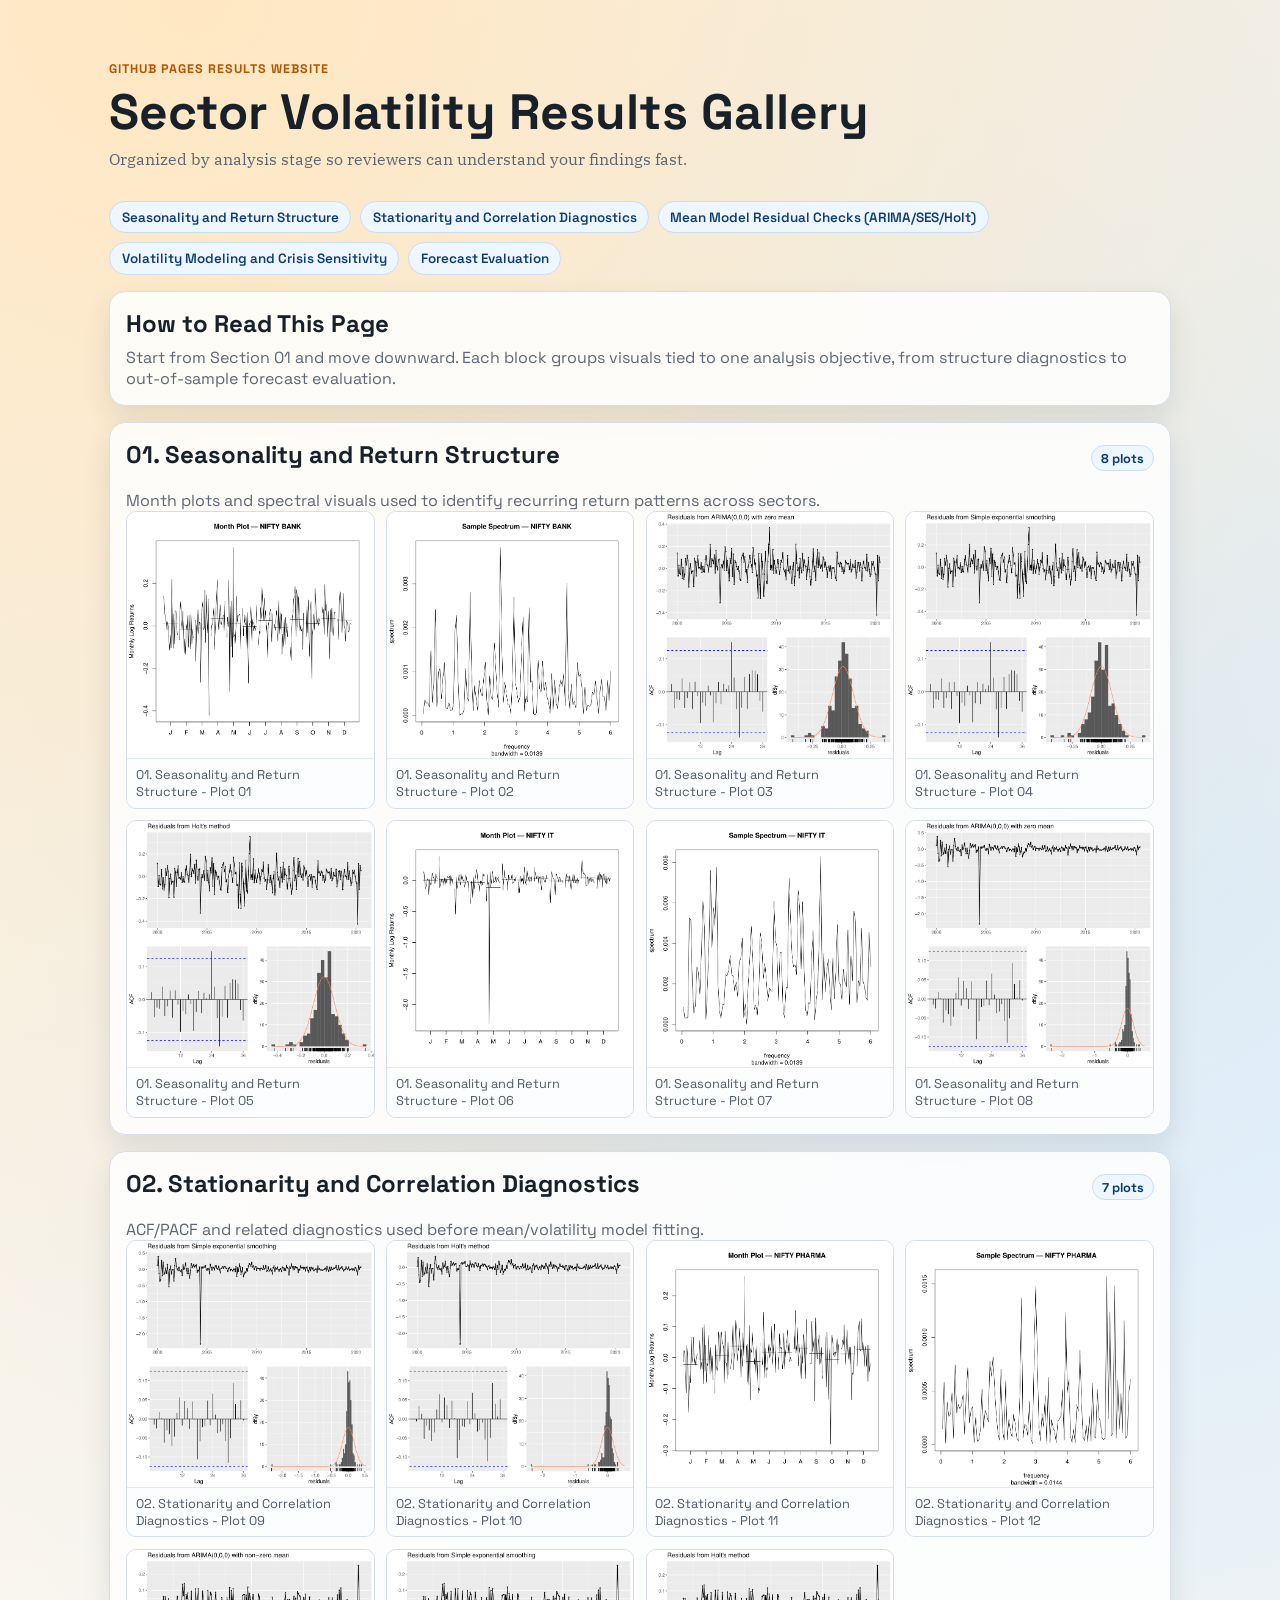
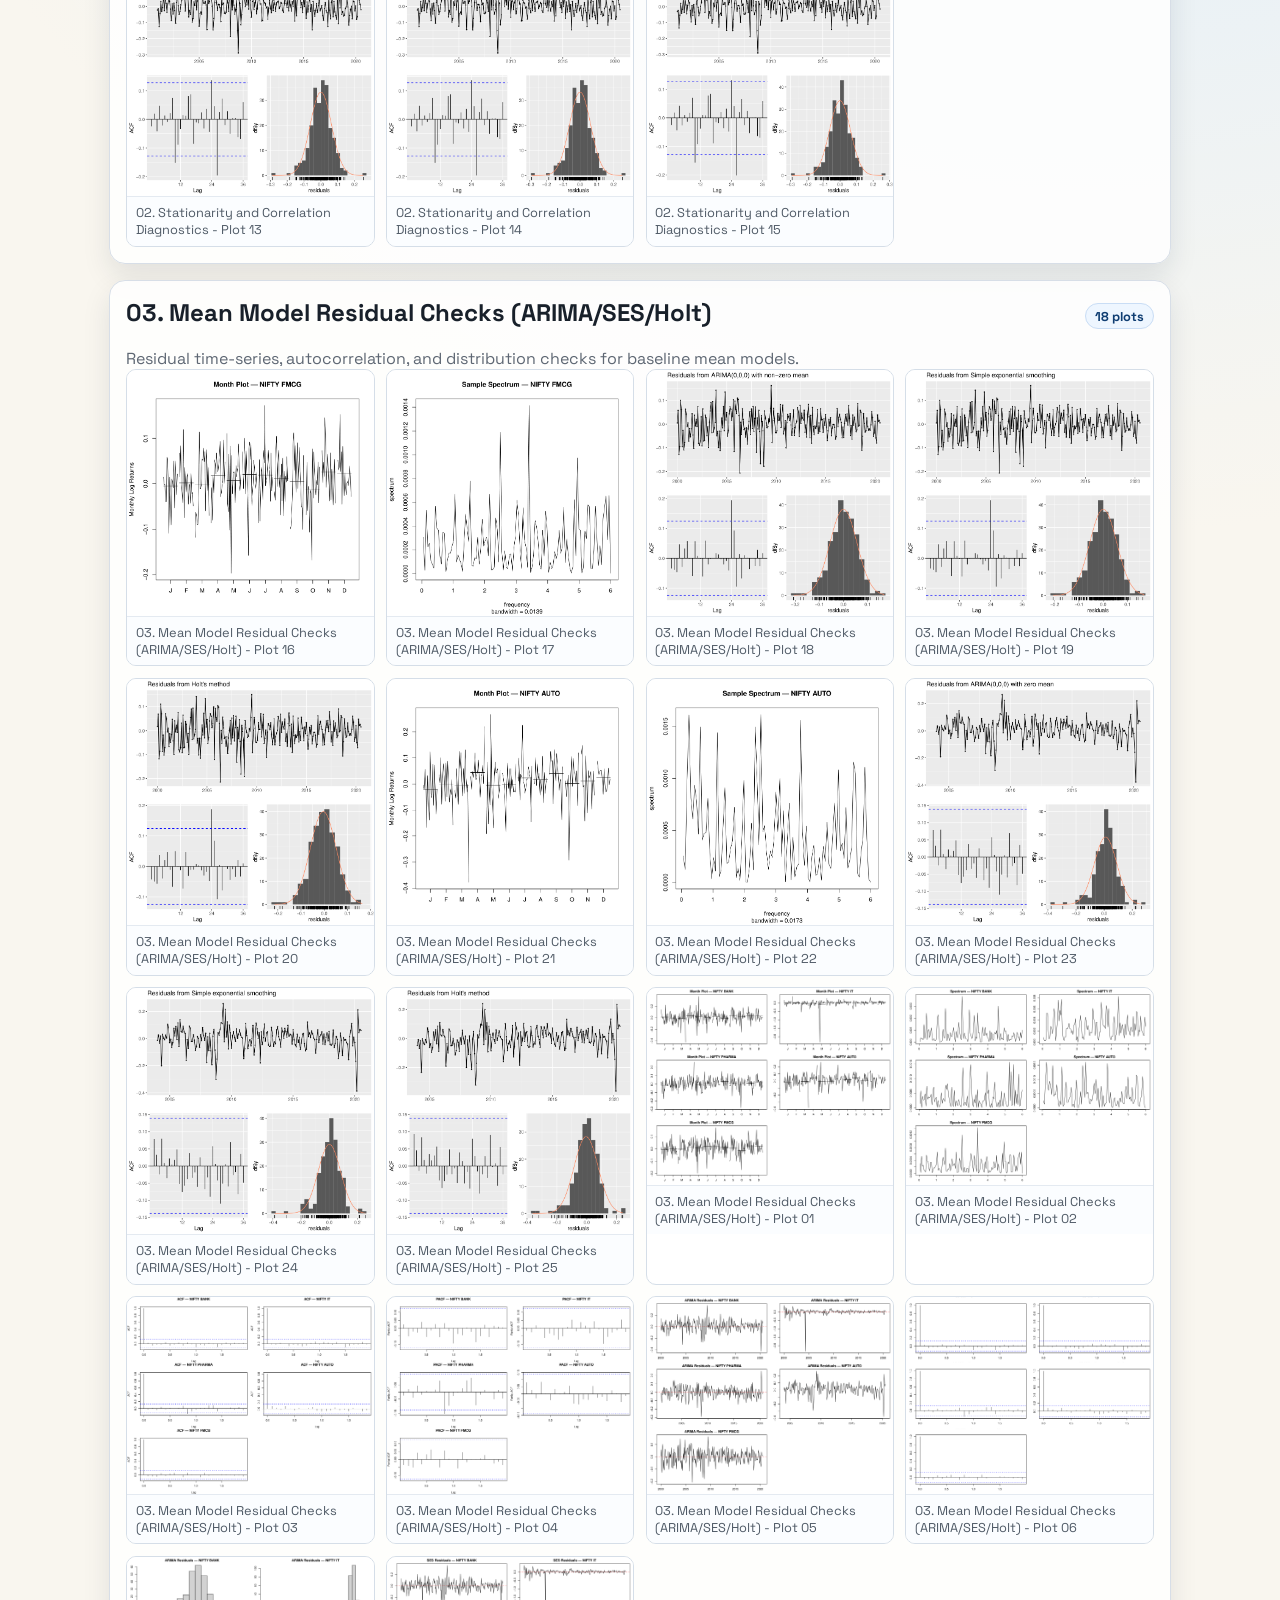
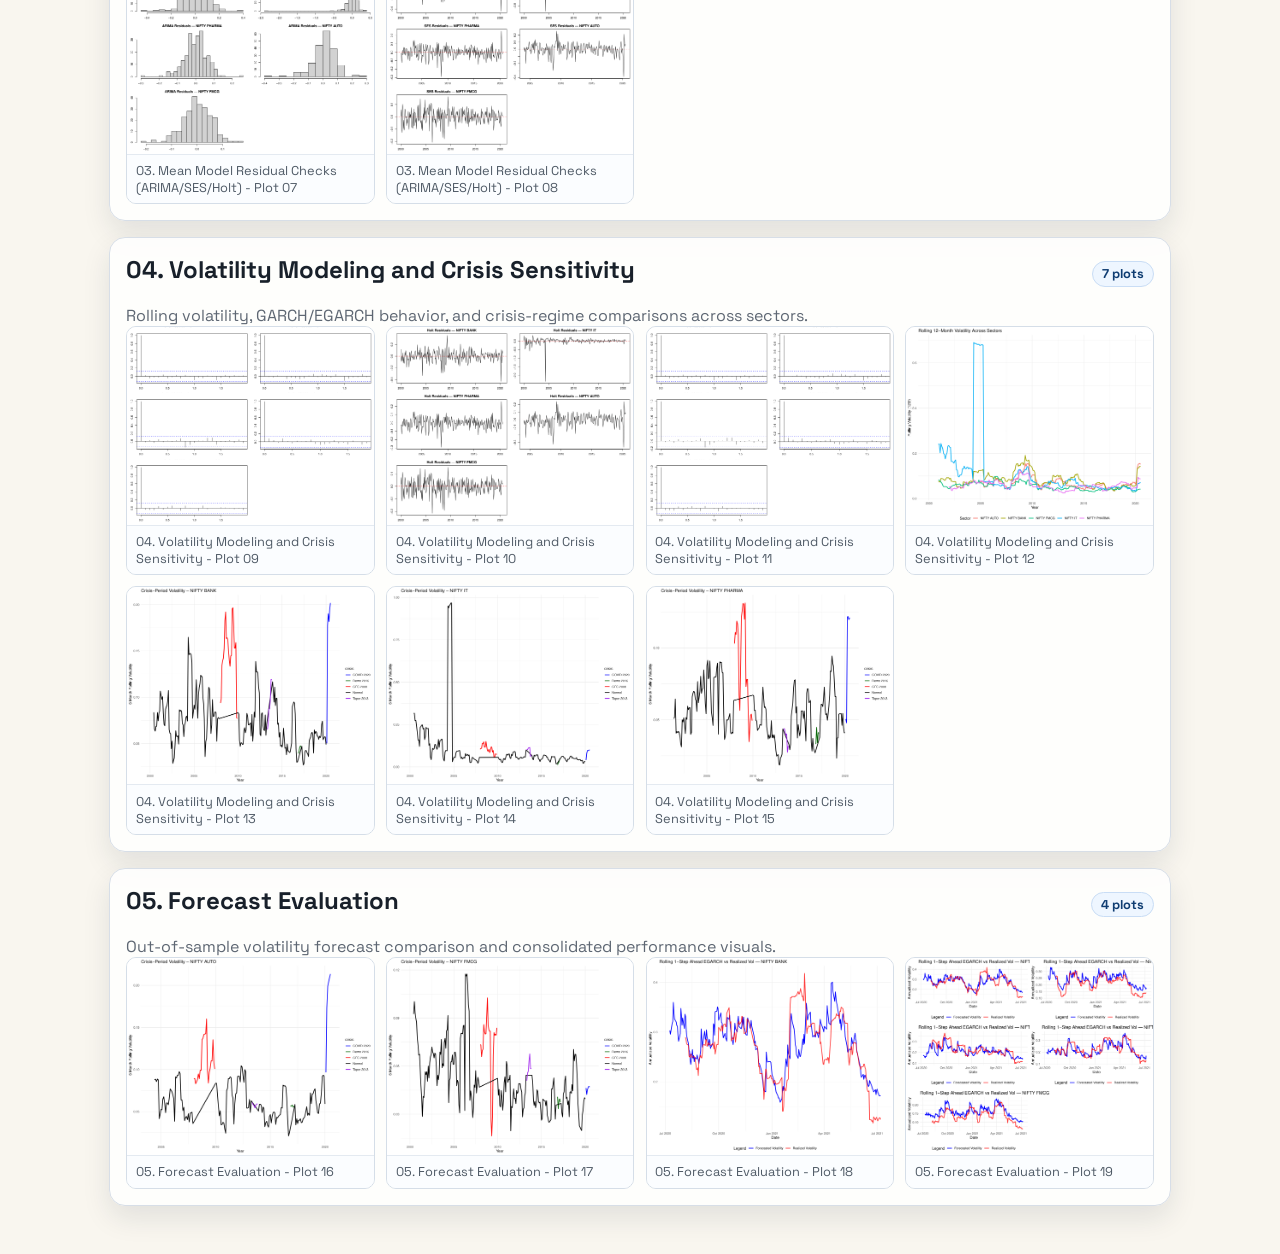
==== commit 085d3fb3: "Organize gallery into section-based result blocks" ====
--- a/index.html
+++ b/index.html
@@ -3,8 +3,8 @@
 <head>
   <meta charset="UTF-8" />
   <meta name="viewport" content="width=device-width, initial-scale=1.0" />
-  <title>Results Gallery | Sector Volatility Project</title>
-  <meta name="description" content="Direct visual gallery of generated plots and results for sectoral volatility modeling." />
+  <title>Organized Results Gallery | Sector Volatility</title>
+  <meta name="description" content="Section-wise visual gallery of generated plots for sector volatility analysis." />
   <link rel="preconnect" href="https://fonts.googleapis.com" />
   <link rel="preconnect" href="https://fonts.gstatic.com" crossorigin />
   <link href="https://fonts.googleapis.com/css2?family=Space+Grotesk:wght@400;500;700&family=IBM+Plex+Serif:wght@400;600&display=swap" rel="stylesheet" />
@@ -14,230 +14,81 @@
   <header class="hero">
     <p class="eyebrow">GitHub Pages Results Website</p>
     <h1>Sector Volatility Results Gallery</h1>
-    <p class="subtitle">Every plot below is shown directly as an image asset, not embedded through PDF.</p>
+    <p class="subtitle">Organized by analysis stage so reviewers can understand your findings fast.</p>
   </header>
+
+  <nav class="section-nav"><a href="#seasonality">Seasonality and Return Structure</a>
+<a href="#stationarity">Stationarity and Correlation Diagnostics</a>
+<a href="#mean-models">Mean Model Residual Checks (ARIMA/SES/Holt)</a>
+<a href="#volatility">Volatility Modeling and Crisis Sensitivity</a>
+<a href="#forecasting">Forecast Evaluation</a></nav>
 
   <main class="container">
     <section class="panel">
-      <h2>What You Are Looking At</h2>
-      <p>This gallery presents the generated output visuals from your project workflow so viewers can evaluate the analysis story quickly without opening code files.</p>
-      <div class="results-grid">
+      <h2>How to Read This Page</h2>
+      <p>Start from Section 01 and move downward. Each block groups visuals tied to one analysis objective, from structure diagnostics to out-of-sample forecast evaluation.</p>
+    </section>
 
-      <article class="result-card">
-        <h3>Seasonality and Structure</h3>
-        <p>Month plots and spectral views reveal recurring return behavior patterns across sectors.</p>
-      </article>
-      <article class="result-card">
-        <h3>Model Diagnostics</h3>
-        <p>Residual and autocorrelation visuals are used to check adequacy of ARIMA-family baselines.</p>
-      </article>
-      <article class="result-card">
-        <h3>Volatility Dynamics</h3>
-        <p>Rolling volatility and ARCH-family plots capture clustering and persistence in risk.</p>
-      </article>
-      <article class="result-card">
-        <h3>Forecast Evaluation</h3>
-        <p>Out-of-sample volatility forecast plots support model comparison under real market regimes.</p>
-      </article>
-
+    
+    <section id="seasonality" class="panel section-block">
+      <div class="panel-head">
+        <h2>01. Seasonality and Return Structure</h2>
+        <span class="count">8 plots</span>
+      </div>
+      <p class="section-desc">Month plots and spectral visuals used to identify recurring return patterns across sectors.</p>
+      <div class="plot-grid">
+        <figure class="plot-item"><img src="assets/plots/rplots/rplots_p01.png" alt="01. Seasonality and Return Structure - Plot 01" loading="lazy" /><figcaption>01. Seasonality and Return Structure - Plot 01</figcaption></figure> <figure class="plot-item"><img src="assets/plots/rplots/rplots_p02.png" alt="01. Seasonality and Return Structure - Plot 02" loading="lazy" /><figcaption>01. Seasonality and Return Structure - Plot 02</figcaption></figure> <figure class="plot-item"><img src="assets/plots/rplots/rplots_p03.png" alt="01. Seasonality and Return Structure - Plot 03" loading="lazy" /><figcaption>01. Seasonality and Return Structure - Plot 03</figcaption></figure> <figure class="plot-item"><img src="assets/plots/rplots/rplots_p04.png" alt="01. Seasonality and Return Structure - Plot 04" loading="lazy" /><figcaption>01. Seasonality and Return Structure - Plot 04</figcaption></figure> <figure class="plot-item"><img src="assets/plots/rplots/rplots_p05.png" alt="01. Seasonality and Return Structure - Plot 05" loading="lazy" /><figcaption>01. Seasonality and Return Structure - Plot 05</figcaption></figure> <figure class="plot-item"><img src="assets/plots/rplots/rplots_p06.png" alt="01. Seasonality and Return Structure - Plot 06" loading="lazy" /><figcaption>01. Seasonality and Return Structure - Plot 06</figcaption></figure> <figure class="plot-item"><img src="assets/plots/rplots/rplots_p07.png" alt="01. Seasonality and Return Structure - Plot 07" loading="lazy" /><figcaption>01. Seasonality and Return Structure - Plot 07</figcaption></figure> <figure class="plot-item"><img src="assets/plots/rplots/rplots_p08.png" alt="01. Seasonality and Return Structure - Plot 08" loading="lazy" /><figcaption>01. Seasonality and Return Structure - Plot 08</figcaption></figure>
       </div>
     </section>
 
-    <section class="panel">
-  <div class="panel-head">
-    <h2>Rplots Gallery</h2>
-    <p>25 generated plots shown directly on this page.</p>
-  </div>
-  <div class="plot-grid">
-    <figure class="plot-item">
-  <img src="assets/plots/rplots/rplots_p01.png" alt="Rplots Gallery page 1" loading="lazy" />
-  <figcaption>Rplots Gallery ? Plot 1</figcaption>
-</figure>
-    <figure class="plot-item">
-  <img src="assets/plots/rplots/rplots_p02.png" alt="Rplots Gallery page 2" loading="lazy" />
-  <figcaption>Rplots Gallery ? Plot 2</figcaption>
-</figure>
-    <figure class="plot-item">
-  <img src="assets/plots/rplots/rplots_p03.png" alt="Rplots Gallery page 3" loading="lazy" />
-  <figcaption>Rplots Gallery ? Plot 3</figcaption>
-</figure>
-    <figure class="plot-item">
-  <img src="assets/plots/rplots/rplots_p04.png" alt="Rplots Gallery page 4" loading="lazy" />
-  <figcaption>Rplots Gallery ? Plot 4</figcaption>
-</figure>
-    <figure class="plot-item">
-  <img src="assets/plots/rplots/rplots_p05.png" alt="Rplots Gallery page 5" loading="lazy" />
-  <figcaption>Rplots Gallery ? Plot 5</figcaption>
-</figure>
-    <figure class="plot-item">
-  <img src="assets/plots/rplots/rplots_p06.png" alt="Rplots Gallery page 6" loading="lazy" />
-  <figcaption>Rplots Gallery ? Plot 6</figcaption>
-</figure>
-    <figure class="plot-item">
-  <img src="assets/plots/rplots/rplots_p07.png" alt="Rplots Gallery page 7" loading="lazy" />
-  <figcaption>Rplots Gallery ? Plot 7</figcaption>
-</figure>
-    <figure class="plot-item">
-  <img src="assets/plots/rplots/rplots_p08.png" alt="Rplots Gallery page 8" loading="lazy" />
-  <figcaption>Rplots Gallery ? Plot 8</figcaption>
-</figure>
-    <figure class="plot-item">
-  <img src="assets/plots/rplots/rplots_p09.png" alt="Rplots Gallery page 9" loading="lazy" />
-  <figcaption>Rplots Gallery ? Plot 9</figcaption>
-</figure>
-    <figure class="plot-item">
-  <img src="assets/plots/rplots/rplots_p10.png" alt="Rplots Gallery page 10" loading="lazy" />
-  <figcaption>Rplots Gallery ? Plot 10</figcaption>
-</figure>
-    <figure class="plot-item">
-  <img src="assets/plots/rplots/rplots_p11.png" alt="Rplots Gallery page 11" loading="lazy" />
-  <figcaption>Rplots Gallery ? Plot 11</figcaption>
-</figure>
-    <figure class="plot-item">
-  <img src="assets/plots/rplots/rplots_p12.png" alt="Rplots Gallery page 12" loading="lazy" />
-  <figcaption>Rplots Gallery ? Plot 12</figcaption>
-</figure>
-    <figure class="plot-item">
-  <img src="assets/plots/rplots/rplots_p13.png" alt="Rplots Gallery page 13" loading="lazy" />
-  <figcaption>Rplots Gallery ? Plot 13</figcaption>
-</figure>
-    <figure class="plot-item">
-  <img src="assets/plots/rplots/rplots_p14.png" alt="Rplots Gallery page 14" loading="lazy" />
-  <figcaption>Rplots Gallery ? Plot 14</figcaption>
-</figure>
-    <figure class="plot-item">
-  <img src="assets/plots/rplots/rplots_p15.png" alt="Rplots Gallery page 15" loading="lazy" />
-  <figcaption>Rplots Gallery ? Plot 15</figcaption>
-</figure>
-    <figure class="plot-item">
-  <img src="assets/plots/rplots/rplots_p16.png" alt="Rplots Gallery page 16" loading="lazy" />
-  <figcaption>Rplots Gallery ? Plot 16</figcaption>
-</figure>
-    <figure class="plot-item">
-  <img src="assets/plots/rplots/rplots_p17.png" alt="Rplots Gallery page 17" loading="lazy" />
-  <figcaption>Rplots Gallery ? Plot 17</figcaption>
-</figure>
-    <figure class="plot-item">
-  <img src="assets/plots/rplots/rplots_p18.png" alt="Rplots Gallery page 18" loading="lazy" />
-  <figcaption>Rplots Gallery ? Plot 18</figcaption>
-</figure>
-    <figure class="plot-item">
-  <img src="assets/plots/rplots/rplots_p19.png" alt="Rplots Gallery page 19" loading="lazy" />
-  <figcaption>Rplots Gallery ? Plot 19</figcaption>
-</figure>
-    <figure class="plot-item">
-  <img src="assets/plots/rplots/rplots_p20.png" alt="Rplots Gallery page 20" loading="lazy" />
-  <figcaption>Rplots Gallery ? Plot 20</figcaption>
-</figure>
-    <figure class="plot-item">
-  <img src="assets/plots/rplots/rplots_p21.png" alt="Rplots Gallery page 21" loading="lazy" />
-  <figcaption>Rplots Gallery ? Plot 21</figcaption>
-</figure>
-    <figure class="plot-item">
-  <img src="assets/plots/rplots/rplots_p22.png" alt="Rplots Gallery page 22" loading="lazy" />
-  <figcaption>Rplots Gallery ? Plot 22</figcaption>
-</figure>
-    <figure class="plot-item">
-  <img src="assets/plots/rplots/rplots_p23.png" alt="Rplots Gallery page 23" loading="lazy" />
-  <figcaption>Rplots Gallery ? Plot 23</figcaption>
-</figure>
-    <figure class="plot-item">
-  <img src="assets/plots/rplots/rplots_p24.png" alt="Rplots Gallery page 24" loading="lazy" />
-  <figcaption>Rplots Gallery ? Plot 24</figcaption>
-</figure>
-    <figure class="plot-item">
-  <img src="assets/plots/rplots/rplots_p25.png" alt="Rplots Gallery page 25" loading="lazy" />
-  <figcaption>Rplots Gallery ? Plot 25</figcaption>
-</figure>
-  </div>
-</section><section class="panel">
-  <div class="panel-head">
-    <h2>Rplots1 Gallery</h2>
-    <p>19 generated plots shown directly on this page.</p>
-  </div>
-  <div class="plot-grid">
-    <figure class="plot-item">
-  <img src="assets/plots/rplots1/rplots1_p01.png" alt="Rplots1 Gallery page 1" loading="lazy" />
-  <figcaption>Rplots1 Gallery ? Plot 1</figcaption>
-</figure>
-    <figure class="plot-item">
-  <img src="assets/plots/rplots1/rplots1_p02.png" alt="Rplots1 Gallery page 2" loading="lazy" />
-  <figcaption>Rplots1 Gallery ? Plot 2</figcaption>
-</figure>
-    <figure class="plot-item">
-  <img src="assets/plots/rplots1/rplots1_p03.png" alt="Rplots1 Gallery page 3" loading="lazy" />
-  <figcaption>Rplots1 Gallery ? Plot 3</figcaption>
-</figure>
-    <figure class="plot-item">
-  <img src="assets/plots/rplots1/rplots1_p04.png" alt="Rplots1 Gallery page 4" loading="lazy" />
-  <figcaption>Rplots1 Gallery ? Plot 4</figcaption>
-</figure>
-    <figure class="plot-item">
-  <img src="assets/plots/rplots1/rplots1_p05.png" alt="Rplots1 Gallery page 5" loading="lazy" />
-  <figcaption>Rplots1 Gallery ? Plot 5</figcaption>
-</figure>
-    <figure class="plot-item">
-  <img src="assets/plots/rplots1/rplots1_p06.png" alt="Rplots1 Gallery page 6" loading="lazy" />
-  <figcaption>Rplots1 Gallery ? Plot 6</figcaption>
-</figure>
-    <figure class="plot-item">
-  <img src="assets/plots/rplots1/rplots1_p07.png" alt="Rplots1 Gallery page 7" loading="lazy" />
-  <figcaption>Rplots1 Gallery ? Plot 7</figcaption>
-</figure>
-    <figure class="plot-item">
-  <img src="assets/plots/rplots1/rplots1_p08.png" alt="Rplots1 Gallery page 8" loading="lazy" />
-  <figcaption>Rplots1 Gallery ? Plot 8</figcaption>
-</figure>
-    <figure class="plot-item">
-  <img src="assets/plots/rplots1/rplots1_p09.png" alt="Rplots1 Gallery page 9" loading="lazy" />
-  <figcaption>Rplots1 Gallery ? Plot 9</figcaption>
-</figure>
-    <figure class="plot-item">
-  <img src="assets/plots/rplots1/rplots1_p10.png" alt="Rplots1 Gallery page 10" loading="lazy" />
-  <figcaption>Rplots1 Gallery ? Plot 10</figcaption>
-</figure>
-    <figure class="plot-item">
-  <img src="assets/plots/rplots1/rplots1_p11.png" alt="Rplots1 Gallery page 11" loading="lazy" />
-  <figcaption>Rplots1 Gallery ? Plot 11</figcaption>
-</figure>
-    <figure class="plot-item">
-  <img src="assets/plots/rplots1/rplots1_p12.png" alt="Rplots1 Gallery page 12" loading="lazy" />
-  <figcaption>Rplots1 Gallery ? Plot 12</figcaption>
-</figure>
-    <figure class="plot-item">
-  <img src="assets/plots/rplots1/rplots1_p13.png" alt="Rplots1 Gallery page 13" loading="lazy" />
-  <figcaption>Rplots1 Gallery ? Plot 13</figcaption>
-</figure>
-    <figure class="plot-item">
-  <img src="assets/plots/rplots1/rplots1_p14.png" alt="Rplots1 Gallery page 14" loading="lazy" />
-  <figcaption>Rplots1 Gallery ? Plot 14</figcaption>
-</figure>
-    <figure class="plot-item">
-  <img src="assets/plots/rplots1/rplots1_p15.png" alt="Rplots1 Gallery page 15" loading="lazy" />
-  <figcaption>Rplots1 Gallery ? Plot 15</figcaption>
-</figure>
-    <figure class="plot-item">
-  <img src="assets/plots/rplots1/rplots1_p16.png" alt="Rplots1 Gallery page 16" loading="lazy" />
-  <figcaption>Rplots1 Gallery ? Plot 16</figcaption>
-</figure>
-    <figure class="plot-item">
-  <img src="assets/plots/rplots1/rplots1_p17.png" alt="Rplots1 Gallery page 17" loading="lazy" />
-  <figcaption>Rplots1 Gallery ? Plot 17</figcaption>
-</figure>
-    <figure class="plot-item">
-  <img src="assets/plots/rplots1/rplots1_p18.png" alt="Rplots1 Gallery page 18" loading="lazy" />
-  <figcaption>Rplots1 Gallery ? Plot 18</figcaption>
-</figure>
-    <figure class="plot-item">
-  <img src="assets/plots/rplots1/rplots1_p19.png" alt="Rplots1 Gallery page 19" loading="lazy" />
-  <figcaption>Rplots1 Gallery ? Plot 19</figcaption>
-</figure>
-  </div>
-</section>
+    <section id="stationarity" class="panel section-block">
+      <div class="panel-head">
+        <h2>02. Stationarity and Correlation Diagnostics</h2>
+        <span class="count">7 plots</span>
+      </div>
+      <p class="section-desc">ACF/PACF and related diagnostics used before mean/volatility model fitting.</p>
+      <div class="plot-grid">
+        <figure class="plot-item"><img src="assets/plots/rplots/rplots_p09.png" alt="02. Stationarity and Correlation Diagnostics - Plot 09" loading="lazy" /><figcaption>02. Stationarity and Correlation Diagnostics - Plot 09</figcaption></figure> <figure class="plot-item"><img src="assets/plots/rplots/rplots_p10.png" alt="02. Stationarity and Correlation Diagnostics - Plot 10" loading="lazy" /><figcaption>02. Stationarity and Correlation Diagnostics - Plot 10</figcaption></figure> <figure class="plot-item"><img src="assets/plots/rplots/rplots_p11.png" alt="02. Stationarity and Correlation Diagnostics - Plot 11" loading="lazy" /><figcaption>02. Stationarity and Correlation Diagnostics - Plot 11</figcaption></figure> <figure class="plot-item"><img src="assets/plots/rplots/rplots_p12.png" alt="02. Stationarity and Correlation Diagnostics - Plot 12" loading="lazy" /><figcaption>02. Stationarity and Correlation Diagnostics - Plot 12</figcaption></figure> <figure class="plot-item"><img src="assets/plots/rplots/rplots_p13.png" alt="02. Stationarity and Correlation Diagnostics - Plot 13" loading="lazy" /><figcaption>02. Stationarity and Correlation Diagnostics - Plot 13</figcaption></figure> <figure class="plot-item"><img src="assets/plots/rplots/rplots_p14.png" alt="02. Stationarity and Correlation Diagnostics - Plot 14" loading="lazy" /><figcaption>02. Stationarity and Correlation Diagnostics - Plot 14</figcaption></figure> <figure class="plot-item"><img src="assets/plots/rplots/rplots_p15.png" alt="02. Stationarity and Correlation Diagnostics - Plot 15" loading="lazy" /><figcaption>02. Stationarity and Correlation Diagnostics - Plot 15</figcaption></figure>
+      </div>
+    </section>
+
+    <section id="mean-models" class="panel section-block">
+      <div class="panel-head">
+        <h2>03. Mean Model Residual Checks (ARIMA/SES/Holt)</h2>
+        <span class="count">18 plots</span>
+      </div>
+      <p class="section-desc">Residual time-series, autocorrelation, and distribution checks for baseline mean models.</p>
+      <div class="plot-grid">
+        <figure class="plot-item"><img src="assets/plots/rplots/rplots_p16.png" alt="03. Mean Model Residual Checks (ARIMA/SES/Holt) - Plot 16" loading="lazy" /><figcaption>03. Mean Model Residual Checks (ARIMA/SES/Holt) - Plot 16</figcaption></figure> <figure class="plot-item"><img src="assets/plots/rplots/rplots_p17.png" alt="03. Mean Model Residual Checks (ARIMA/SES/Holt) - Plot 17" loading="lazy" /><figcaption>03. Mean Model Residual Checks (ARIMA/SES/Holt) - Plot 17</figcaption></figure> <figure class="plot-item"><img src="assets/plots/rplots/rplots_p18.png" alt="03. Mean Model Residual Checks (ARIMA/SES/Holt) - Plot 18" loading="lazy" /><figcaption>03. Mean Model Residual Checks (ARIMA/SES/Holt) - Plot 18</figcaption></figure> <figure class="plot-item"><img src="assets/plots/rplots/rplots_p19.png" alt="03. Mean Model Residual Checks (ARIMA/SES/Holt) - Plot 19" loading="lazy" /><figcaption>03. Mean Model Residual Checks (ARIMA/SES/Holt) - Plot 19</figcaption></figure> <figure class="plot-item"><img src="assets/plots/rplots/rplots_p20.png" alt="03. Mean Model Residual Checks (ARIMA/SES/Holt) - Plot 20" loading="lazy" /><figcaption>03. Mean Model Residual Checks (ARIMA/SES/Holt) - Plot 20</figcaption></figure> <figure class="plot-item"><img src="assets/plots/rplots/rplots_p21.png" alt="03. Mean Model Residual Checks (ARIMA/SES/Holt) - Plot 21" loading="lazy" /><figcaption>03. Mean Model Residual Checks (ARIMA/SES/Holt) - Plot 21</figcaption></figure> <figure class="plot-item"><img src="assets/plots/rplots/rplots_p22.png" alt="03. Mean Model Residual Checks (ARIMA/SES/Holt) - Plot 22" loading="lazy" /><figcaption>03. Mean Model Residual Checks (ARIMA/SES/Holt) - Plot 22</figcaption></figure> <figure class="plot-item"><img src="assets/plots/rplots/rplots_p23.png" alt="03. Mean Model Residual Checks (ARIMA/SES/Holt) - Plot 23" loading="lazy" /><figcaption>03. Mean Model Residual Checks (ARIMA/SES/Holt) - Plot 23</figcaption></figure> <figure class="plot-item"><img src="assets/plots/rplots/rplots_p24.png" alt="03. Mean Model Residual Checks (ARIMA/SES/Holt) - Plot 24" loading="lazy" /><figcaption>03. Mean Model Residual Checks (ARIMA/SES/Holt) - Plot 24</figcaption></figure> <figure class="plot-item"><img src="assets/plots/rplots/rplots_p25.png" alt="03. Mean Model Residual Checks (ARIMA/SES/Holt) - Plot 25" loading="lazy" /><figcaption>03. Mean Model Residual Checks (ARIMA/SES/Holt) - Plot 25</figcaption></figure> <figure class="plot-item"><img src="assets/plots/rplots1/rplots1_p01.png" alt="03. Mean Model Residual Checks (ARIMA/SES/Holt) - Plot 01" loading="lazy" /><figcaption>03. Mean Model Residual Checks (ARIMA/SES/Holt) - Plot 01</figcaption></figure> <figure class="plot-item"><img src="assets/plots/rplots1/rplots1_p02.png" alt="03. Mean Model Residual Checks (ARIMA/SES/Holt) - Plot 02" loading="lazy" /><figcaption>03. Mean Model Residual Checks (ARIMA/SES/Holt) - Plot 02</figcaption></figure> <figure class="plot-item"><img src="assets/plots/rplots1/rplots1_p03.png" alt="03. Mean Model Residual Checks (ARIMA/SES/Holt) - Plot 03" loading="lazy" /><figcaption>03. Mean Model Residual Checks (ARIMA/SES/Holt) - Plot 03</figcaption></figure> <figure class="plot-item"><img src="assets/plots/rplots1/rplots1_p04.png" alt="03. Mean Model Residual Checks (ARIMA/SES/Holt) - Plot 04" loading="lazy" /><figcaption>03. Mean Model Residual Checks (ARIMA/SES/Holt) - Plot 04</figcaption></figure> <figure class="plot-item"><img src="assets/plots/rplots1/rplots1_p05.png" alt="03. Mean Model Residual Checks (ARIMA/SES/Holt) - Plot 05" loading="lazy" /><figcaption>03. Mean Model Residual Checks (ARIMA/SES/Holt) - Plot 05</figcaption></figure> <figure class="plot-item"><img src="assets/plots/rplots1/rplots1_p06.png" alt="03. Mean Model Residual Checks (ARIMA/SES/Holt) - Plot 06" loading="lazy" /><figcaption>03. Mean Model Residual Checks (ARIMA/SES/Holt) - Plot 06</figcaption></figure> <figure class="plot-item"><img src="assets/plots/rplots1/rplots1_p07.png" alt="03. Mean Model Residual Checks (ARIMA/SES/Holt) - Plot 07" loading="lazy" /><figcaption>03. Mean Model Residual Checks (ARIMA/SES/Holt) - Plot 07</figcaption></figure> <figure class="plot-item"><img src="assets/plots/rplots1/rplots1_p08.png" alt="03. Mean Model Residual Checks (ARIMA/SES/Holt) - Plot 08" loading="lazy" /><figcaption>03. Mean Model Residual Checks (ARIMA/SES/Holt) - Plot 08</figcaption></figure>
+      </div>
+    </section>
+
+    <section id="volatility" class="panel section-block">
+      <div class="panel-head">
+        <h2>04. Volatility Modeling and Crisis Sensitivity</h2>
+        <span class="count">7 plots</span>
+      </div>
+      <p class="section-desc">Rolling volatility, GARCH/EGARCH behavior, and crisis-regime comparisons across sectors.</p>
+      <div class="plot-grid">
+        <figure class="plot-item"><img src="assets/plots/rplots1/rplots1_p09.png" alt="04. Volatility Modeling and Crisis Sensitivity - Plot 09" loading="lazy" /><figcaption>04. Volatility Modeling and Crisis Sensitivity - Plot 09</figcaption></figure> <figure class="plot-item"><img src="assets/plots/rplots1/rplots1_p10.png" alt="04. Volatility Modeling and Crisis Sensitivity - Plot 10" loading="lazy" /><figcaption>04. Volatility Modeling and Crisis Sensitivity - Plot 10</figcaption></figure> <figure class="plot-item"><img src="assets/plots/rplots1/rplots1_p11.png" alt="04. Volatility Modeling and Crisis Sensitivity - Plot 11" loading="lazy" /><figcaption>04. Volatility Modeling and Crisis Sensitivity - Plot 11</figcaption></figure> <figure class="plot-item"><img src="assets/plots/rplots1/rplots1_p12.png" alt="04. Volatility Modeling and Crisis Sensitivity - Plot 12" loading="lazy" /><figcaption>04. Volatility Modeling and Crisis Sensitivity - Plot 12</figcaption></figure> <figure class="plot-item"><img src="assets/plots/rplots1/rplots1_p13.png" alt="04. Volatility Modeling and Crisis Sensitivity - Plot 13" loading="lazy" /><figcaption>04. Volatility Modeling and Crisis Sensitivity - Plot 13</figcaption></figure> <figure class="plot-item"><img src="assets/plots/rplots1/rplots1_p14.png" alt="04. Volatility Modeling and Crisis Sensitivity - Plot 14" loading="lazy" /><figcaption>04. Volatility Modeling and Crisis Sensitivity - Plot 14</figcaption></figure> <figure class="plot-item"><img src="assets/plots/rplots1/rplots1_p15.png" alt="04. Volatility Modeling and Crisis Sensitivity - Plot 15" loading="lazy" /><figcaption>04. Volatility Modeling and Crisis Sensitivity - Plot 15</figcaption></figure>
+      </div>
+    </section>
+
+    <section id="forecasting" class="panel section-block">
+      <div class="panel-head">
+        <h2>05. Forecast Evaluation</h2>
+        <span class="count">4 plots</span>
+      </div>
+      <p class="section-desc">Out-of-sample volatility forecast comparison and consolidated performance visuals.</p>
+      <div class="plot-grid">
+        <figure class="plot-item"><img src="assets/plots/rplots1/rplots1_p16.png" alt="05. Forecast Evaluation - Plot 16" loading="lazy" /><figcaption>05. Forecast Evaluation - Plot 16</figcaption></figure> <figure class="plot-item"><img src="assets/plots/rplots1/rplots1_p17.png" alt="05. Forecast Evaluation - Plot 17" loading="lazy" /><figcaption>05. Forecast Evaluation - Plot 17</figcaption></figure> <figure class="plot-item"><img src="assets/plots/rplots1/rplots1_p18.png" alt="05. Forecast Evaluation - Plot 18" loading="lazy" /><figcaption>05. Forecast Evaluation - Plot 18</figcaption></figure> <figure class="plot-item"><img src="assets/plots/rplots1/rplots1_p19.png" alt="05. Forecast Evaluation - Plot 19" loading="lazy" /><figcaption>05. Forecast Evaluation - Plot 19</figcaption></figure>
+      </div>
+    </section>
+
   </main>
 
   <div id="lightbox" class="lightbox" aria-hidden="true">
-    <button id="closeLightbox" class="lightbox-close" aria-label="Close">?</button>
+    <button id="closeLightbox" class="lightbox-close" aria-label="Close">X</button>
     <img id="lightboxImage" src="" alt="Expanded plot" />
   </div>
 
@@ -261,12 +112,8 @@
     }
 
     closeLightbox.addEventListener('click', closeViewer);
-    lightbox.addEventListener('click', (e) => {
-      if (e.target === lightbox) closeViewer();
-    });
-    document.addEventListener('keydown', (e) => {
-      if (e.key === 'Escape') closeViewer();
-    });
+    lightbox.addEventListener('click', (e) => { if (e.target === lightbox) closeViewer(); });
+    document.addEventListener('keydown', (e) => { if (e.key === 'Escape') closeViewer(); });
   </script>
 </body>
 </html>
--- a/styles.css
+++ b/styles.css
@@ -58,6 +58,26 @@
   gap: 1rem;
 }
 
+.section-nav {
+  max-width: 1100px;
+  margin: 0 auto 1rem;
+  padding: 0 1.2rem;
+  display: flex;
+  gap: 0.55rem;
+  flex-wrap: wrap;
+}
+
+.section-nav a {
+  text-decoration: none;
+  color: #0f3d72;
+  background: #eef6ff;
+  border: 1px solid #c9ddf5;
+  border-radius: 999px;
+  padding: 0.42rem 0.72rem;
+  font-size: 0.84rem;
+  font-weight: 600;
+}
+
 .panel {
   background: rgba(255, 255, 255, 0.85);
   border: 1px solid var(--border);
@@ -114,6 +134,25 @@
   margin: 0;
   color: var(--muted);
   font-size: 0.9rem;
+}
+
+.count {
+  color: #0f3d72;
+  background: #eef6ff;
+  border: 1px solid #c9ddf5;
+  border-radius: 999px;
+  padding: 0.2rem 0.55rem;
+  font-size: 0.8rem;
+  font-weight: 700;
+}
+
+.section-block {
+  scroll-margin-top: 1rem;
+}
+
+.section-desc {
+  margin: 0 0 0.75rem;
+  color: var(--muted);
 }
 
 .plot-grid {
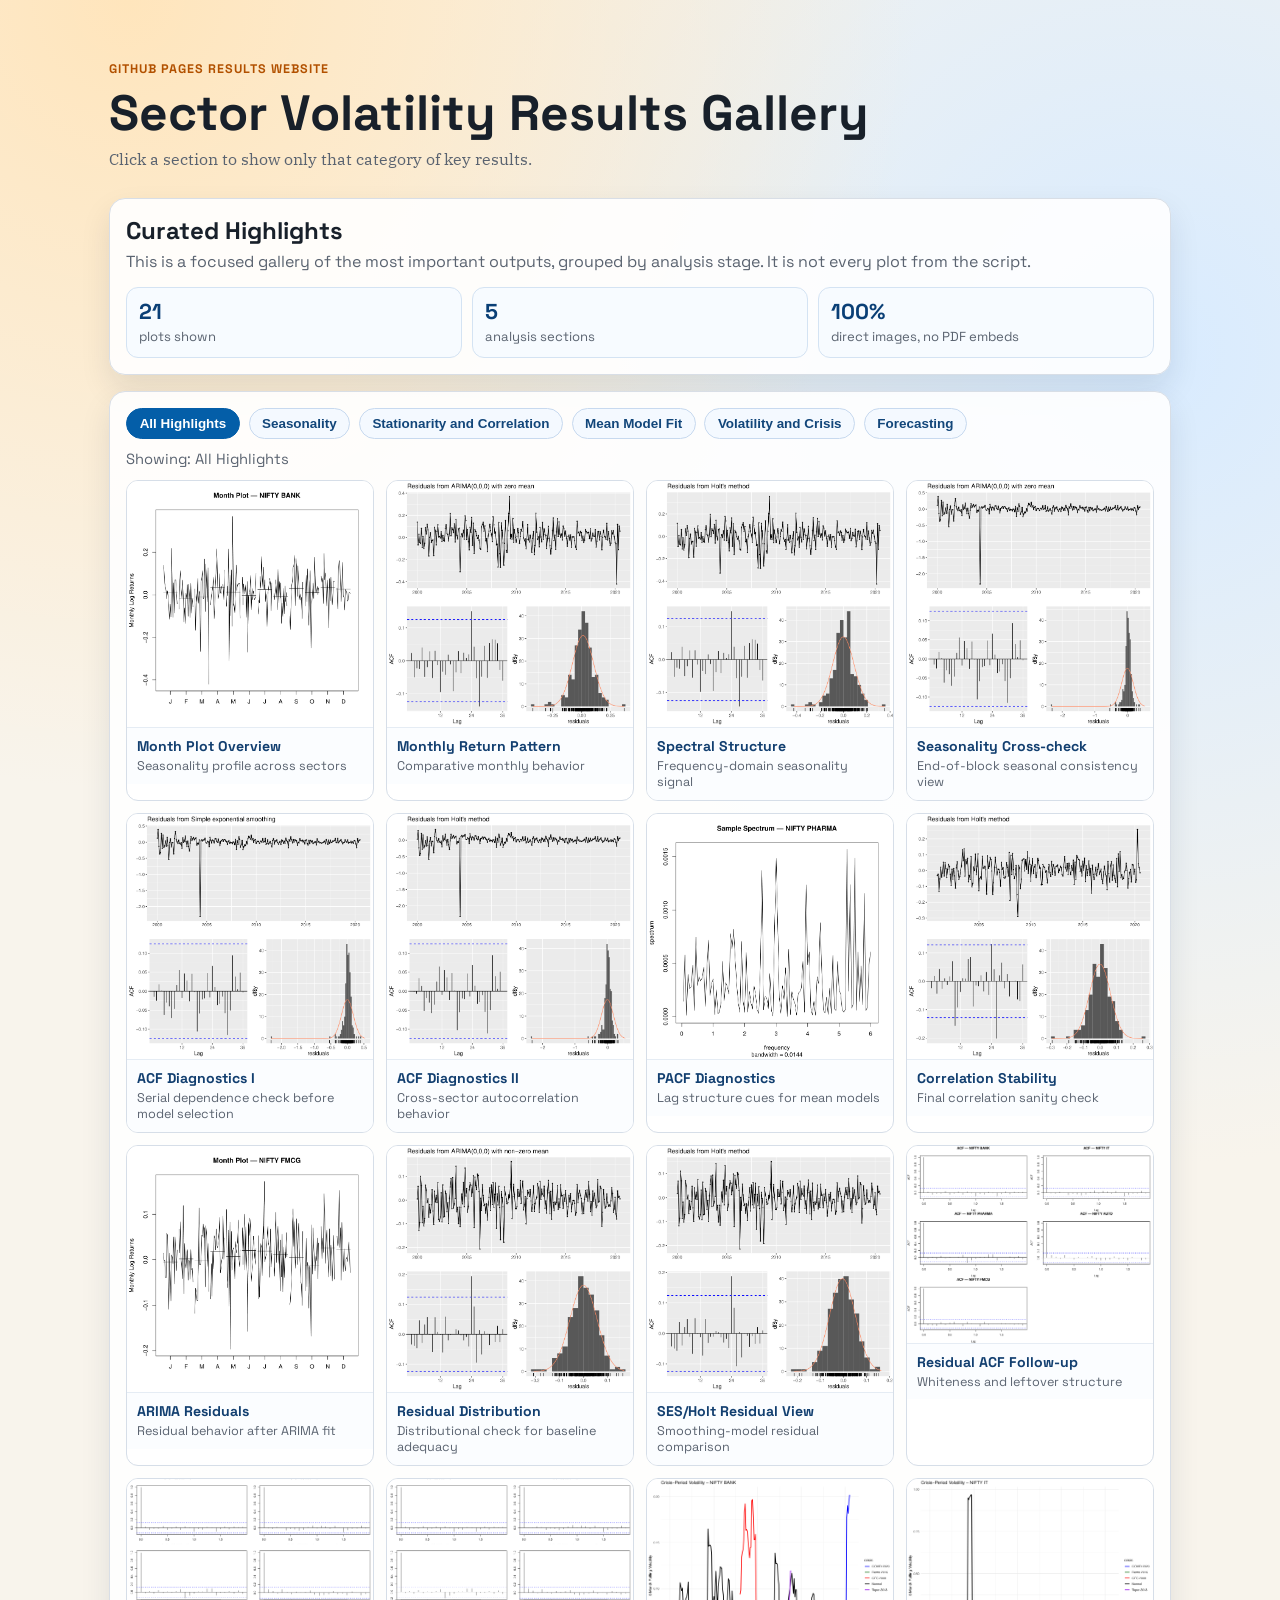
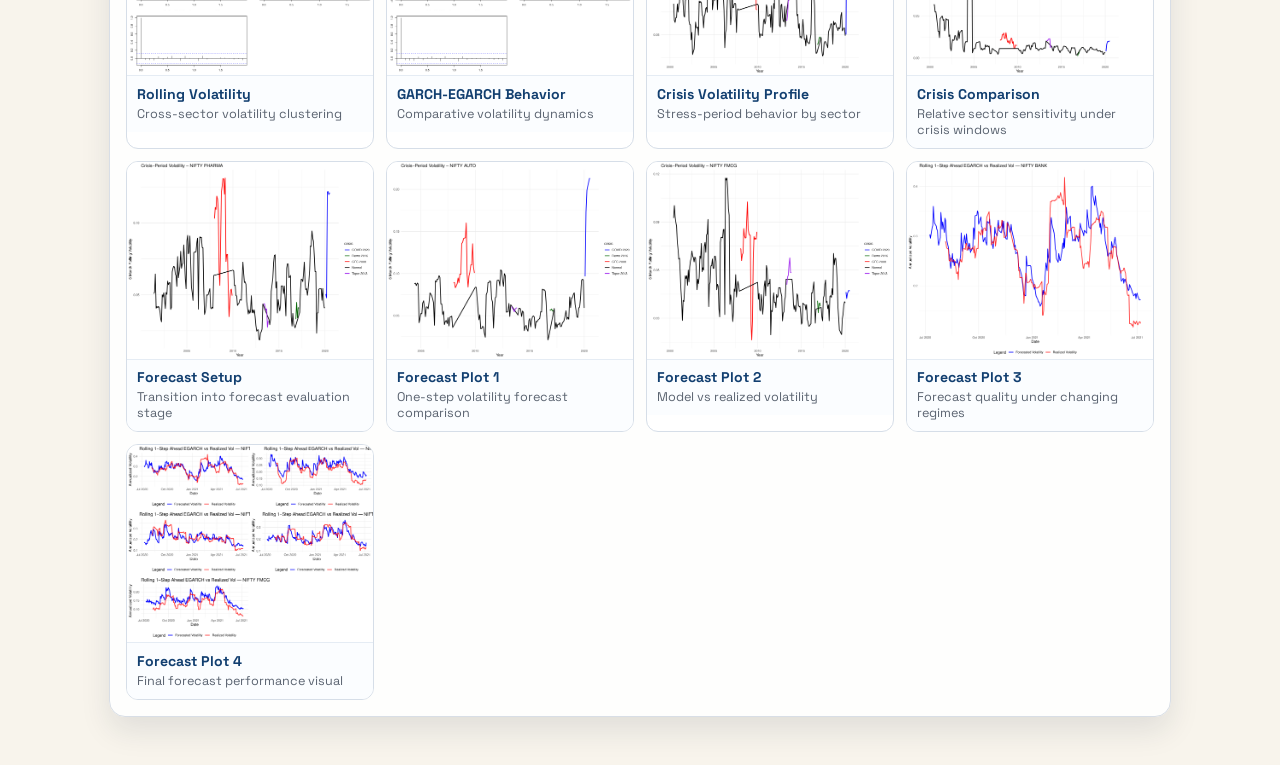
==== commit 1d6b029e: "Redesign gallery with clickable section filters and curated key plots" ====
--- a/index.html
+++ b/index.html
@@ -1,10 +1,10 @@
-<!DOCTYPE html>
+﻿<!DOCTYPE html>
 <html lang="en">
 <head>
   <meta charset="UTF-8" />
   <meta name="viewport" content="width=device-width, initial-scale=1.0" />
-  <title>Organized Results Gallery | Sector Volatility</title>
-  <meta name="description" content="Section-wise visual gallery of generated plots for sector volatility analysis." />
+  <title>Results Gallery | Sector Volatility</title>
+  <meta name="description" content="Interactive, section-filtered results gallery for sector volatility forecasting." />
   <link rel="preconnect" href="https://fonts.googleapis.com" />
   <link rel="preconnect" href="https://fonts.gstatic.com" crossorigin />
   <link href="https://fonts.googleapis.com/css2?family=Space+Grotesk:wght@400;500;700&family=IBM+Plex+Serif:wght@400;600&display=swap" rel="stylesheet" />
@@ -14,77 +14,32 @@
   <header class="hero">
     <p class="eyebrow">GitHub Pages Results Website</p>
     <h1>Sector Volatility Results Gallery</h1>
-    <p class="subtitle">Organized by analysis stage so reviewers can understand your findings fast.</p>
+    <p class="subtitle">Click a section to show only that category of key results.</p>
   </header>
 
-  <nav class="section-nav"><a href="#seasonality">Seasonality and Return Structure</a>
-<a href="#stationarity">Stationarity and Correlation Diagnostics</a>
-<a href="#mean-models">Mean Model Residual Checks (ARIMA/SES/Holt)</a>
-<a href="#volatility">Volatility Modeling and Crisis Sensitivity</a>
-<a href="#forecasting">Forecast Evaluation</a></nav>
-
   <main class="container">
-    <section class="panel">
-      <h2>How to Read This Page</h2>
-      <p>Start from Section 01 and move downward. Each block groups visuals tied to one analysis objective, from structure diagnostics to out-of-sample forecast evaluation.</p>
-    </section>
-
-    
-    <section id="seasonality" class="panel section-block">
-      <div class="panel-head">
-        <h2>01. Seasonality and Return Structure</h2>
-        <span class="count">8 plots</span>
-      </div>
-      <p class="section-desc">Month plots and spectral visuals used to identify recurring return patterns across sectors.</p>
-      <div class="plot-grid">
-        <figure class="plot-item"><img src="assets/plots/rplots/rplots_p01.png" alt="01. Seasonality and Return Structure - Plot 01" loading="lazy" /><figcaption>01. Seasonality and Return Structure - Plot 01</figcaption></figure> <figure class="plot-item"><img src="assets/plots/rplots/rplots_p02.png" alt="01. Seasonality and Return Structure - Plot 02" loading="lazy" /><figcaption>01. Seasonality and Return Structure - Plot 02</figcaption></figure> <figure class="plot-item"><img src="assets/plots/rplots/rplots_p03.png" alt="01. Seasonality and Return Structure - Plot 03" loading="lazy" /><figcaption>01. Seasonality and Return Structure - Plot 03</figcaption></figure> <figure class="plot-item"><img src="assets/plots/rplots/rplots_p04.png" alt="01. Seasonality and Return Structure - Plot 04" loading="lazy" /><figcaption>01. Seasonality and Return Structure - Plot 04</figcaption></figure> <figure class="plot-item"><img src="assets/plots/rplots/rplots_p05.png" alt="01. Seasonality and Return Structure - Plot 05" loading="lazy" /><figcaption>01. Seasonality and Return Structure - Plot 05</figcaption></figure> <figure class="plot-item"><img src="assets/plots/rplots/rplots_p06.png" alt="01. Seasonality and Return Structure - Plot 06" loading="lazy" /><figcaption>01. Seasonality and Return Structure - Plot 06</figcaption></figure> <figure class="plot-item"><img src="assets/plots/rplots/rplots_p07.png" alt="01. Seasonality and Return Structure - Plot 07" loading="lazy" /><figcaption>01. Seasonality and Return Structure - Plot 07</figcaption></figure> <figure class="plot-item"><img src="assets/plots/rplots/rplots_p08.png" alt="01. Seasonality and Return Structure - Plot 08" loading="lazy" /><figcaption>01. Seasonality and Return Structure - Plot 08</figcaption></figure>
+    <section class="panel intro-panel">
+      <h2>Curated Highlights</h2>
+      <p>This is a focused gallery of the most important outputs, grouped by analysis stage. It is not every plot from the script.</p>
+      <div class="stats-row">
+        <div class="stat"><span id="visibleCount">0</span><small>plots shown</small></div>
+        <div class="stat"><span>5</span><small>analysis sections</small></div>
+        <div class="stat"><span>100%</span><small>direct images, no PDF embeds</small></div>
       </div>
     </section>
 
-    <section id="stationarity" class="panel section-block">
-      <div class="panel-head">
-        <h2>02. Stationarity and Correlation Diagnostics</h2>
-        <span class="count">7 plots</span>
+    <section class="panel">
+      <div class="filter-bar" id="filterBar">
+        <button class="filter-btn active" data-filter="all">All Highlights</button>
+        <button class="filter-btn" data-filter="seasonality">Seasonality</button>
+        <button class="filter-btn" data-filter="diagnostics">Stationarity and Correlation</button>
+        <button class="filter-btn" data-filter="mean">Mean Model Fit</button>
+        <button class="filter-btn" data-filter="volatility">Volatility and Crisis</button>
+        <button class="filter-btn" data-filter="forecasting">Forecasting</button>
       </div>
-      <p class="section-desc">ACF/PACF and related diagnostics used before mean/volatility model fitting.</p>
-      <div class="plot-grid">
-        <figure class="plot-item"><img src="assets/plots/rplots/rplots_p09.png" alt="02. Stationarity and Correlation Diagnostics - Plot 09" loading="lazy" /><figcaption>02. Stationarity and Correlation Diagnostics - Plot 09</figcaption></figure> <figure class="plot-item"><img src="assets/plots/rplots/rplots_p10.png" alt="02. Stationarity and Correlation Diagnostics - Plot 10" loading="lazy" /><figcaption>02. Stationarity and Correlation Diagnostics - Plot 10</figcaption></figure> <figure class="plot-item"><img src="assets/plots/rplots/rplots_p11.png" alt="02. Stationarity and Correlation Diagnostics - Plot 11" loading="lazy" /><figcaption>02. Stationarity and Correlation Diagnostics - Plot 11</figcaption></figure> <figure class="plot-item"><img src="assets/plots/rplots/rplots_p12.png" alt="02. Stationarity and Correlation Diagnostics - Plot 12" loading="lazy" /><figcaption>02. Stationarity and Correlation Diagnostics - Plot 12</figcaption></figure> <figure class="plot-item"><img src="assets/plots/rplots/rplots_p13.png" alt="02. Stationarity and Correlation Diagnostics - Plot 13" loading="lazy" /><figcaption>02. Stationarity and Correlation Diagnostics - Plot 13</figcaption></figure> <figure class="plot-item"><img src="assets/plots/rplots/rplots_p14.png" alt="02. Stationarity and Correlation Diagnostics - Plot 14" loading="lazy" /><figcaption>02. Stationarity and Correlation Diagnostics - Plot 14</figcaption></figure> <figure class="plot-item"><img src="assets/plots/rplots/rplots_p15.png" alt="02. Stationarity and Correlation Diagnostics - Plot 15" loading="lazy" /><figcaption>02. Stationarity and Correlation Diagnostics - Plot 15</figcaption></figure>
-      </div>
+      <p class="active-label" id="activeLabel">Showing: All Highlights</p>
+      <div class="plot-grid" id="gallery"></div>
     </section>
-
-    <section id="mean-models" class="panel section-block">
-      <div class="panel-head">
-        <h2>03. Mean Model Residual Checks (ARIMA/SES/Holt)</h2>
-        <span class="count">18 plots</span>
-      </div>
-      <p class="section-desc">Residual time-series, autocorrelation, and distribution checks for baseline mean models.</p>
-      <div class="plot-grid">
-        <figure class="plot-item"><img src="assets/plots/rplots/rplots_p16.png" alt="03. Mean Model Residual Checks (ARIMA/SES/Holt) - Plot 16" loading="lazy" /><figcaption>03. Mean Model Residual Checks (ARIMA/SES/Holt) - Plot 16</figcaption></figure> <figure class="plot-item"><img src="assets/plots/rplots/rplots_p17.png" alt="03. Mean Model Residual Checks (ARIMA/SES/Holt) - Plot 17" loading="lazy" /><figcaption>03. Mean Model Residual Checks (ARIMA/SES/Holt) - Plot 17</figcaption></figure> <figure class="plot-item"><img src="assets/plots/rplots/rplots_p18.png" alt="03. Mean Model Residual Checks (ARIMA/SES/Holt) - Plot 18" loading="lazy" /><figcaption>03. Mean Model Residual Checks (ARIMA/SES/Holt) - Plot 18</figcaption></figure> <figure class="plot-item"><img src="assets/plots/rplots/rplots_p19.png" alt="03. Mean Model Residual Checks (ARIMA/SES/Holt) - Plot 19" loading="lazy" /><figcaption>03. Mean Model Residual Checks (ARIMA/SES/Holt) - Plot 19</figcaption></figure> <figure class="plot-item"><img src="assets/plots/rplots/rplots_p20.png" alt="03. Mean Model Residual Checks (ARIMA/SES/Holt) - Plot 20" loading="lazy" /><figcaption>03. Mean Model Residual Checks (ARIMA/SES/Holt) - Plot 20</figcaption></figure> <figure class="plot-item"><img src="assets/plots/rplots/rplots_p21.png" alt="03. Mean Model Residual Checks (ARIMA/SES/Holt) - Plot 21" loading="lazy" /><figcaption>03. Mean Model Residual Checks (ARIMA/SES/Holt) - Plot 21</figcaption></figure> <figure class="plot-item"><img src="assets/plots/rplots/rplots_p22.png" alt="03. Mean Model Residual Checks (ARIMA/SES/Holt) - Plot 22" loading="lazy" /><figcaption>03. Mean Model Residual Checks (ARIMA/SES/Holt) - Plot 22</figcaption></figure> <figure class="plot-item"><img src="assets/plots/rplots/rplots_p23.png" alt="03. Mean Model Residual Checks (ARIMA/SES/Holt) - Plot 23" loading="lazy" /><figcaption>03. Mean Model Residual Checks (ARIMA/SES/Holt) - Plot 23</figcaption></figure> <figure class="plot-item"><img src="assets/plots/rplots/rplots_p24.png" alt="03. Mean Model Residual Checks (ARIMA/SES/Holt) - Plot 24" loading="lazy" /><figcaption>03. Mean Model Residual Checks (ARIMA/SES/Holt) - Plot 24</figcaption></figure> <figure class="plot-item"><img src="assets/plots/rplots/rplots_p25.png" alt="03. Mean Model Residual Checks (ARIMA/SES/Holt) - Plot 25" loading="lazy" /><figcaption>03. Mean Model Residual Checks (ARIMA/SES/Holt) - Plot 25</figcaption></figure> <figure class="plot-item"><img src="assets/plots/rplots1/rplots1_p01.png" alt="03. Mean Model Residual Checks (ARIMA/SES/Holt) - Plot 01" loading="lazy" /><figcaption>03. Mean Model Residual Checks (ARIMA/SES/Holt) - Plot 01</figcaption></figure> <figure class="plot-item"><img src="assets/plots/rplots1/rplots1_p02.png" alt="03. Mean Model Residual Checks (ARIMA/SES/Holt) - Plot 02" loading="lazy" /><figcaption>03. Mean Model Residual Checks (ARIMA/SES/Holt) - Plot 02</figcaption></figure> <figure class="plot-item"><img src="assets/plots/rplots1/rplots1_p03.png" alt="03. Mean Model Residual Checks (ARIMA/SES/Holt) - Plot 03" loading="lazy" /><figcaption>03. Mean Model Residual Checks (ARIMA/SES/Holt) - Plot 03</figcaption></figure> <figure class="plot-item"><img src="assets/plots/rplots1/rplots1_p04.png" alt="03. Mean Model Residual Checks (ARIMA/SES/Holt) - Plot 04" loading="lazy" /><figcaption>03. Mean Model Residual Checks (ARIMA/SES/Holt) - Plot 04</figcaption></figure> <figure class="plot-item"><img src="assets/plots/rplots1/rplots1_p05.png" alt="03. Mean Model Residual Checks (ARIMA/SES/Holt) - Plot 05" loading="lazy" /><figcaption>03. Mean Model Residual Checks (ARIMA/SES/Holt) - Plot 05</figcaption></figure> <figure class="plot-item"><img src="assets/plots/rplots1/rplots1_p06.png" alt="03. Mean Model Residual Checks (ARIMA/SES/Holt) - Plot 06" loading="lazy" /><figcaption>03. Mean Model Residual Checks (ARIMA/SES/Holt) - Plot 06</figcaption></figure> <figure class="plot-item"><img src="assets/plots/rplots1/rplots1_p07.png" alt="03. Mean Model Residual Checks (ARIMA/SES/Holt) - Plot 07" loading="lazy" /><figcaption>03. Mean Model Residual Checks (ARIMA/SES/Holt) - Plot 07</figcaption></figure> <figure class="plot-item"><img src="assets/plots/rplots1/rplots1_p08.png" alt="03. Mean Model Residual Checks (ARIMA/SES/Holt) - Plot 08" loading="lazy" /><figcaption>03. Mean Model Residual Checks (ARIMA/SES/Holt) - Plot 08</figcaption></figure>
-      </div>
-    </section>
-
-    <section id="volatility" class="panel section-block">
-      <div class="panel-head">
-        <h2>04. Volatility Modeling and Crisis Sensitivity</h2>
-        <span class="count">7 plots</span>
-      </div>
-      <p class="section-desc">Rolling volatility, GARCH/EGARCH behavior, and crisis-regime comparisons across sectors.</p>
-      <div class="plot-grid">
-        <figure class="plot-item"><img src="assets/plots/rplots1/rplots1_p09.png" alt="04. Volatility Modeling and Crisis Sensitivity - Plot 09" loading="lazy" /><figcaption>04. Volatility Modeling and Crisis Sensitivity - Plot 09</figcaption></figure> <figure class="plot-item"><img src="assets/plots/rplots1/rplots1_p10.png" alt="04. Volatility Modeling and Crisis Sensitivity - Plot 10" loading="lazy" /><figcaption>04. Volatility Modeling and Crisis Sensitivity - Plot 10</figcaption></figure> <figure class="plot-item"><img src="assets/plots/rplots1/rplots1_p11.png" alt="04. Volatility Modeling and Crisis Sensitivity - Plot 11" loading="lazy" /><figcaption>04. Volatility Modeling and Crisis Sensitivity - Plot 11</figcaption></figure> <figure class="plot-item"><img src="assets/plots/rplots1/rplots1_p12.png" alt="04. Volatility Modeling and Crisis Sensitivity - Plot 12" loading="lazy" /><figcaption>04. Volatility Modeling and Crisis Sensitivity - Plot 12</figcaption></figure> <figure class="plot-item"><img src="assets/plots/rplots1/rplots1_p13.png" alt="04. Volatility Modeling and Crisis Sensitivity - Plot 13" loading="lazy" /><figcaption>04. Volatility Modeling and Crisis Sensitivity - Plot 13</figcaption></figure> <figure class="plot-item"><img src="assets/plots/rplots1/rplots1_p14.png" alt="04. Volatility Modeling and Crisis Sensitivity - Plot 14" loading="lazy" /><figcaption>04. Volatility Modeling and Crisis Sensitivity - Plot 14</figcaption></figure> <figure class="plot-item"><img src="assets/plots/rplots1/rplots1_p15.png" alt="04. Volatility Modeling and Crisis Sensitivity - Plot 15" loading="lazy" /><figcaption>04. Volatility Modeling and Crisis Sensitivity - Plot 15</figcaption></figure>
-      </div>
-    </section>
-
-    <section id="forecasting" class="panel section-block">
-      <div class="panel-head">
-        <h2>05. Forecast Evaluation</h2>
-        <span class="count">4 plots</span>
-      </div>
-      <p class="section-desc">Out-of-sample volatility forecast comparison and consolidated performance visuals.</p>
-      <div class="plot-grid">
-        <figure class="plot-item"><img src="assets/plots/rplots1/rplots1_p16.png" alt="05. Forecast Evaluation - Plot 16" loading="lazy" /><figcaption>05. Forecast Evaluation - Plot 16</figcaption></figure> <figure class="plot-item"><img src="assets/plots/rplots1/rplots1_p17.png" alt="05. Forecast Evaluation - Plot 17" loading="lazy" /><figcaption>05. Forecast Evaluation - Plot 17</figcaption></figure> <figure class="plot-item"><img src="assets/plots/rplots1/rplots1_p18.png" alt="05. Forecast Evaluation - Plot 18" loading="lazy" /><figcaption>05. Forecast Evaluation - Plot 18</figcaption></figure> <figure class="plot-item"><img src="assets/plots/rplots1/rplots1_p19.png" alt="05. Forecast Evaluation - Plot 19" loading="lazy" /><figcaption>05. Forecast Evaluation - Plot 19</figcaption></figure>
-      </div>
-    </section>
-
   </main>
 
   <div id="lightbox" class="lightbox" aria-hidden="true">
@@ -93,27 +48,102 @@
   </div>
 
   <script>
-    const lightbox = document.getElementById('lightbox');
-    const lightboxImage = document.getElementById('lightboxImage');
-    const closeLightbox = document.getElementById('closeLightbox');
+    const galleryData = [
+      { category: "seasonality", src: "assets/plots/rplots/rplots_p01.png", title: "Month Plot Overview", caption: "Seasonality profile across sectors" },
+      { category: "seasonality", src: "assets/plots/rplots/rplots_p03.png", title: "Monthly Return Pattern", caption: "Comparative monthly behavior" },
+      { category: "seasonality", src: "assets/plots/rplots/rplots_p05.png", title: "Spectral Structure", caption: "Frequency-domain seasonality signal" },
+      { category: "seasonality", src: "assets/plots/rplots/rplots_p08.png", title: "Seasonality Cross-check", caption: "End-of-block seasonal consistency view" },
 
-    document.querySelectorAll('.plot-item img').forEach((img) => {
-      img.addEventListener('click', () => {
-        lightboxImage.src = img.src;
-        lightbox.classList.add('open');
-        lightbox.setAttribute('aria-hidden', 'false');
-      });
+      { category: "diagnostics", src: "assets/plots/rplots/rplots_p09.png", title: "ACF Diagnostics I", caption: "Serial dependence check before model selection" },
+      { category: "diagnostics", src: "assets/plots/rplots/rplots_p10.png", title: "ACF Diagnostics II", caption: "Cross-sector autocorrelation behavior" },
+      { category: "diagnostics", src: "assets/plots/rplots/rplots_p12.png", title: "PACF Diagnostics", caption: "Lag structure cues for mean models" },
+      { category: "diagnostics", src: "assets/plots/rplots/rplots_p15.png", title: "Correlation Stability", caption: "Final correlation sanity check" },
+
+      { category: "mean", src: "assets/plots/rplots/rplots_p16.png", title: "ARIMA Residuals", caption: "Residual behavior after ARIMA fit" },
+      { category: "mean", src: "assets/plots/rplots/rplots_p18.png", title: "Residual Distribution", caption: "Distributional check for baseline adequacy" },
+      { category: "mean", src: "assets/plots/rplots/rplots_p20.png", title: "SES/Holt Residual View", caption: "Smoothing-model residual comparison" },
+      { category: "mean", src: "assets/plots/rplots1/rplots1_p03.png", title: "Residual ACF Follow-up", caption: "Whiteness and leftover structure" },
+
+      { category: "volatility", src: "assets/plots/rplots1/rplots1_p09.png", title: "Rolling Volatility", caption: "Cross-sector volatility clustering" },
+      { category: "volatility", src: "assets/plots/rplots1/rplots1_p11.png", title: "GARCH-EGARCH Behavior", caption: "Comparative volatility dynamics" },
+      { category: "volatility", src: "assets/plots/rplots1/rplots1_p13.png", title: "Crisis Volatility Profile", caption: "Stress-period behavior by sector" },
+      { category: "volatility", src: "assets/plots/rplots1/rplots1_p14.png", title: "Crisis Comparison", caption: "Relative sector sensitivity under crisis windows" },
+
+      { category: "forecasting", src: "assets/plots/rplots1/rplots1_p15.png", title: "Forecast Setup", caption: "Transition into forecast evaluation stage" },
+      { category: "forecasting", src: "assets/plots/rplots1/rplots1_p16.png", title: "Forecast Plot 1", caption: "One-step volatility forecast comparison" },
+      { category: "forecasting", src: "assets/plots/rplots1/rplots1_p17.png", title: "Forecast Plot 2", caption: "Model vs realized volatility" },
+      { category: "forecasting", src: "assets/plots/rplots1/rplots1_p18.png", title: "Forecast Plot 3", caption: "Forecast quality under changing regimes" },
+      { category: "forecasting", src: "assets/plots/rplots1/rplots1_p19.png", title: "Forecast Plot 4", caption: "Final forecast performance visual" }
+    ];
+
+    const filterNames = {
+      all: "All Highlights",
+      seasonality: "Seasonality",
+      diagnostics: "Stationarity and Correlation",
+      mean: "Mean Model Fit",
+      volatility: "Volatility and Crisis",
+      forecasting: "Forecasting"
+    };
+
+    const gallery = document.getElementById("gallery");
+    const activeLabel = document.getElementById("activeLabel");
+    const visibleCount = document.getElementById("visibleCount");
+
+    function renderGallery(filter) {
+      const items = filter === "all" ? galleryData : galleryData.filter((x) => x.category === filter);
+      gallery.innerHTML = items.map((item) => `
+        <figure class="plot-item">
+          <img src="${item.src}" alt="${item.title}" loading="lazy" />
+          <figcaption>
+            <strong>${item.title}</strong>
+            <span>${item.caption}</span>
+          </figcaption>
+        </figure>
+      `).join("");
+
+      activeLabel.textContent = `Showing: ${filterNames[filter]}`;
+      visibleCount.textContent = items.length;
+      bindLightbox();
+    }
+
+    function setActiveButton(target) {
+      document.querySelectorAll(".filter-btn").forEach((btn) => btn.classList.remove("active"));
+      target.classList.add("active");
+    }
+
+    document.getElementById("filterBar").addEventListener("click", (e) => {
+      const btn = e.target.closest(".filter-btn");
+      if (!btn) return;
+      const filter = btn.dataset.filter;
+      setActiveButton(btn);
+      renderGallery(filter);
     });
 
-    function closeViewer() {
-      lightbox.classList.remove('open');
-      lightbox.setAttribute('aria-hidden', 'true');
-      lightboxImage.src = '';
+    const lightbox = document.getElementById("lightbox");
+    const lightboxImage = document.getElementById("lightboxImage");
+    const closeLightbox = document.getElementById("closeLightbox");
+
+    function bindLightbox() {
+      document.querySelectorAll(".plot-item img").forEach((img) => {
+        img.addEventListener("click", () => {
+          lightboxImage.src = img.src;
+          lightbox.classList.add("open");
+          lightbox.setAttribute("aria-hidden", "false");
+        });
+      });
     }
 
-    closeLightbox.addEventListener('click', closeViewer);
-    lightbox.addEventListener('click', (e) => { if (e.target === lightbox) closeViewer(); });
-    document.addEventListener('keydown', (e) => { if (e.key === 'Escape') closeViewer(); });
+    function closeViewer() {
+      lightbox.classList.remove("open");
+      lightbox.setAttribute("aria-hidden", "true");
+      lightboxImage.src = "";
+    }
+
+    closeLightbox.addEventListener("click", closeViewer);
+    lightbox.addEventListener("click", (e) => { if (e.target === lightbox) closeViewer(); });
+    document.addEventListener("keydown", (e) => { if (e.key === "Escape") closeViewer(); });
+
+    renderGallery("all");
   </script>
 </body>
 </html>
--- a/styles.css
+++ b/styles.css
@@ -1,12 +1,13 @@
 ﻿:root {
-  --bg: #f9f6ef;
+  --bg: #f8f4ec;
   --surface: #ffffff;
   --text: #18202a;
-  --muted: #5e6773;
-  --brand: #005fa3;
-  --accent: #b45500;
-  --border: #d7dee7;
-  --shadow: 0 12px 28px rgba(16, 38, 63, 0.1);
+  --muted: #5a6370;
+  --brand: #045ea8;
+  --brand-soft: #eaf4ff;
+  --accent: #b25100;
+  --border: #d8dee6;
+  --shadow: 0 14px 30px rgba(15, 36, 59, 0.1);
 }
 
 * {
@@ -17,37 +18,38 @@
   margin: 0;
   font-family: "Space Grotesk", "Segoe UI", sans-serif;
   color: var(--text);
-  background: radial-gradient(circle at 15% 0%, #ffe7c2 0%, transparent 35%),
-              radial-gradient(circle at 85% 18%, #d6ebff 0%, transparent 35%),
+  background: radial-gradient(circle at 10% 0%, #ffe5bc 0%, transparent 30%),
+              radial-gradient(circle at 90% 15%, #d8ebff 0%, transparent 35%),
               var(--bg);
 }
 
 .hero {
   max-width: 1100px;
   margin: 0 auto;
-  padding: 3.8rem 1.2rem 2rem;
+  padding: 3.8rem 1.2rem 1.8rem;
 }
 
 .eyebrow {
+  margin: 0;
   text-transform: uppercase;
   letter-spacing: 0.08em;
+  color: var(--accent);
+  font-size: 0.78rem;
   font-weight: 700;
-  font-size: 0.78rem;
-  color: var(--accent);
-  margin: 0;
 }
 
 h1 {
-  margin: 0.5rem 0 0.6rem;
+  margin: 0.55rem 0 0.55rem;
   font-size: clamp(2rem, 4vw, 3.1rem);
-  line-height: 1.1;
+  line-height: 1.08;
 }
 
 .subtitle {
   margin: 0;
+  max-width: 62ch;
   color: var(--muted);
   font-family: "IBM Plex Serif", Georgia, serif;
-  max-width: 65ch;
+  font-size: 1.02rem;
 }
 
 .container {
@@ -58,113 +60,93 @@
   gap: 1rem;
 }
 
-.section-nav {
-  max-width: 1100px;
-  margin: 0 auto 1rem;
-  padding: 0 1.2rem;
-  display: flex;
-  gap: 0.55rem;
-  flex-wrap: wrap;
-}
-
-.section-nav a {
-  text-decoration: none;
-  color: #0f3d72;
-  background: #eef6ff;
-  border: 1px solid #c9ddf5;
-  border-radius: 999px;
-  padding: 0.42rem 0.72rem;
-  font-size: 0.84rem;
-  font-weight: 600;
-}
-
 .panel {
-  background: rgba(255, 255, 255, 0.85);
+  background: rgba(255, 255, 255, 0.9);
   border: 1px solid var(--border);
   border-radius: 16px;
   padding: 1rem;
   box-shadow: var(--shadow);
 }
 
-h2 {
-  margin: 0 0 0.5rem;
-}
-
-.panel > p {
-  margin: 0;
-  color: var(--muted);
-}
-
-.results-grid {
+.intro-panel h2 {
+  margin: 0 0 0.35rem;
+}
+
+.intro-panel p {
+  margin: 0;
+  color: var(--muted);
+}
+
+.stats-row {
   margin-top: 0.9rem;
   display: grid;
-  gap: 0.75rem;
-  grid-template-columns: repeat(auto-fit, minmax(210px, 1fr));
-}
-
-.result-card {
+  gap: 0.65rem;
+  grid-template-columns: repeat(auto-fit, minmax(160px, 1fr));
+}
+
+.stat {
+  border: 1px solid #d4e3f3;
+  border-radius: 12px;
   background: #f7fbff;
-  border: 1px solid #d5e4f3;
-  border-radius: 12px;
-  padding: 0.85rem;
-}
-
-.result-card h3 {
-  margin: 0 0 0.35rem;
-  font-size: 1rem;
-  color: #0f3d72;
-}
-
-.result-card p {
-  margin: 0;
-  color: var(--muted);
-  font-size: 0.93rem;
-}
-
-.panel-head {
+  padding: 0.65rem 0.75rem;
+}
+
+.stat span {
+  display: block;
+  font-size: 1.35rem;
+  font-weight: 700;
+  color: #0a3f76;
+}
+
+.stat small {
+  color: var(--muted);
+  font-size: 0.82rem;
+}
+
+.filter-bar {
   display: flex;
-  align-items: baseline;
-  justify-content: space-between;
   flex-wrap: wrap;
-  gap: 0.45rem;
-  margin-bottom: 0.75rem;
-}
-
-.panel-head p {
-  margin: 0;
-  color: var(--muted);
-  font-size: 0.9rem;
-}
-
-.count {
-  color: #0f3d72;
-  background: #eef6ff;
-  border: 1px solid #c9ddf5;
+  gap: 0.55rem;
+}
+
+.filter-btn {
+  border: 1px solid #c7d9ef;
+  background: #f4f9ff;
+  color: #12467a;
   border-radius: 999px;
-  padding: 0.2rem 0.55rem;
-  font-size: 0.8rem;
+  padding: 0.45rem 0.78rem;
+  font-size: 0.84rem;
   font-weight: 700;
-}
-
-.section-block {
-  scroll-margin-top: 1rem;
-}
-
-.section-desc {
-  margin: 0 0 0.75rem;
-  color: var(--muted);
+  cursor: pointer;
+  transition: all 0.2s ease;
+}
+
+.filter-btn:hover {
+  transform: translateY(-1px);
+}
+
+.filter-btn.active {
+  background: var(--brand);
+  border-color: var(--brand);
+  color: #fff;
+}
+
+.active-label {
+  margin: 0.7rem 0 0.75rem;
+  color: var(--muted);
+  font-size: 0.92rem;
 }
 
 .plot-grid {
   display: grid;
-  grid-template-columns: repeat(auto-fill, minmax(230px, 1fr));
-  gap: 0.7rem;
+  grid-template-columns: repeat(auto-fill, minmax(220px, 1fr));
+  gap: 0.75rem;
 }
 
 .plot-item {
   margin: 0;
-  border: 1px solid #d5dee8;
-  border-radius: 10px;
+  border: 1px solid #d6dee8;
+  border-radius: 12px;
   background: #fff;
   overflow: hidden;
 }
@@ -173,29 +155,35 @@
   width: 100%;
   display: block;
   cursor: zoom-in;
-  transition: transform 0.2s ease;
-}
-
-.plot-item img:hover {
-  transform: scale(1.015);
 }
 
 .plot-item figcaption {
-  font-size: 0.8rem;
-  color: #4f5a66;
-  padding: 0.45rem 0.55rem;
-  border-top: 1px solid #e4eaf1;
+  padding: 0.55rem 0.62rem 0.62rem;
+  border-top: 1px solid #e5ecf4;
   background: #fbfdff;
+}
+
+.plot-item strong {
+  display: block;
+  font-size: 0.88rem;
+  color: #123f70;
+}
+
+.plot-item span {
+  display: block;
+  margin-top: 0.18rem;
+  font-size: 0.79rem;
+  color: var(--muted);
 }
 
 .lightbox {
   position: fixed;
   inset: 0;
-  background: rgba(8, 14, 24, 0.88);
+  background: rgba(8, 13, 22, 0.88);
   display: none;
   align-items: center;
   justify-content: center;
-  z-index: 2000;
+  z-index: 1000;
   padding: 1rem;
 }
 
@@ -207,21 +195,20 @@
   max-width: 95vw;
   max-height: 92vh;
   border-radius: 8px;
-  box-shadow: 0 22px 44px rgba(0, 0, 0, 0.35);
+  box-shadow: 0 24px 42px rgba(0, 0, 0, 0.35);
 }
 
 .lightbox-close {
   position: absolute;
-  top: 16px;
-  right: 18px;
+  top: 14px;
+  right: 16px;
   border: none;
-  background: rgba(255, 255, 255, 0.15);
-  color: #fff;
   width: 40px;
   height: 40px;
   border-radius: 50%;
-  font-size: 1.5rem;
-  line-height: 1;
+  background: rgba(255, 255, 255, 0.18);
+  color: #fff;
+  font-size: 1.3rem;
   cursor: pointer;
 }
 
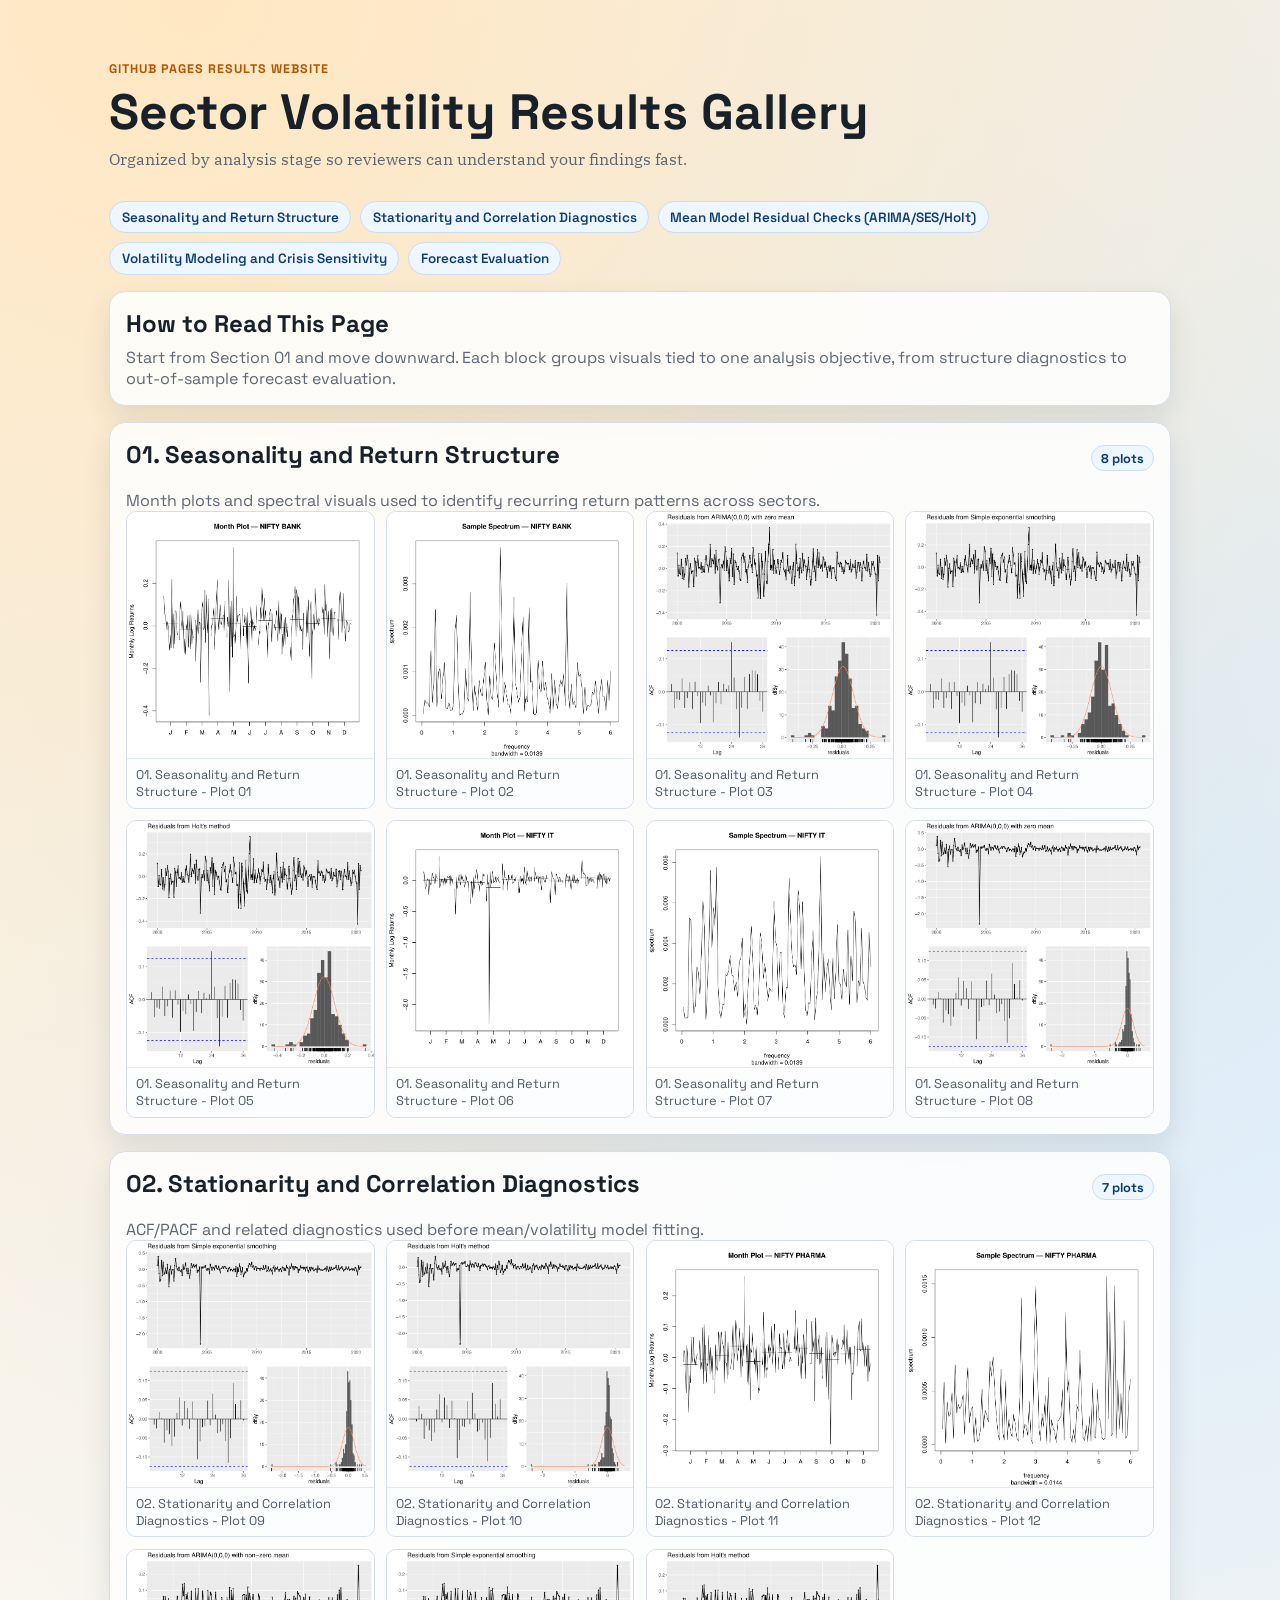
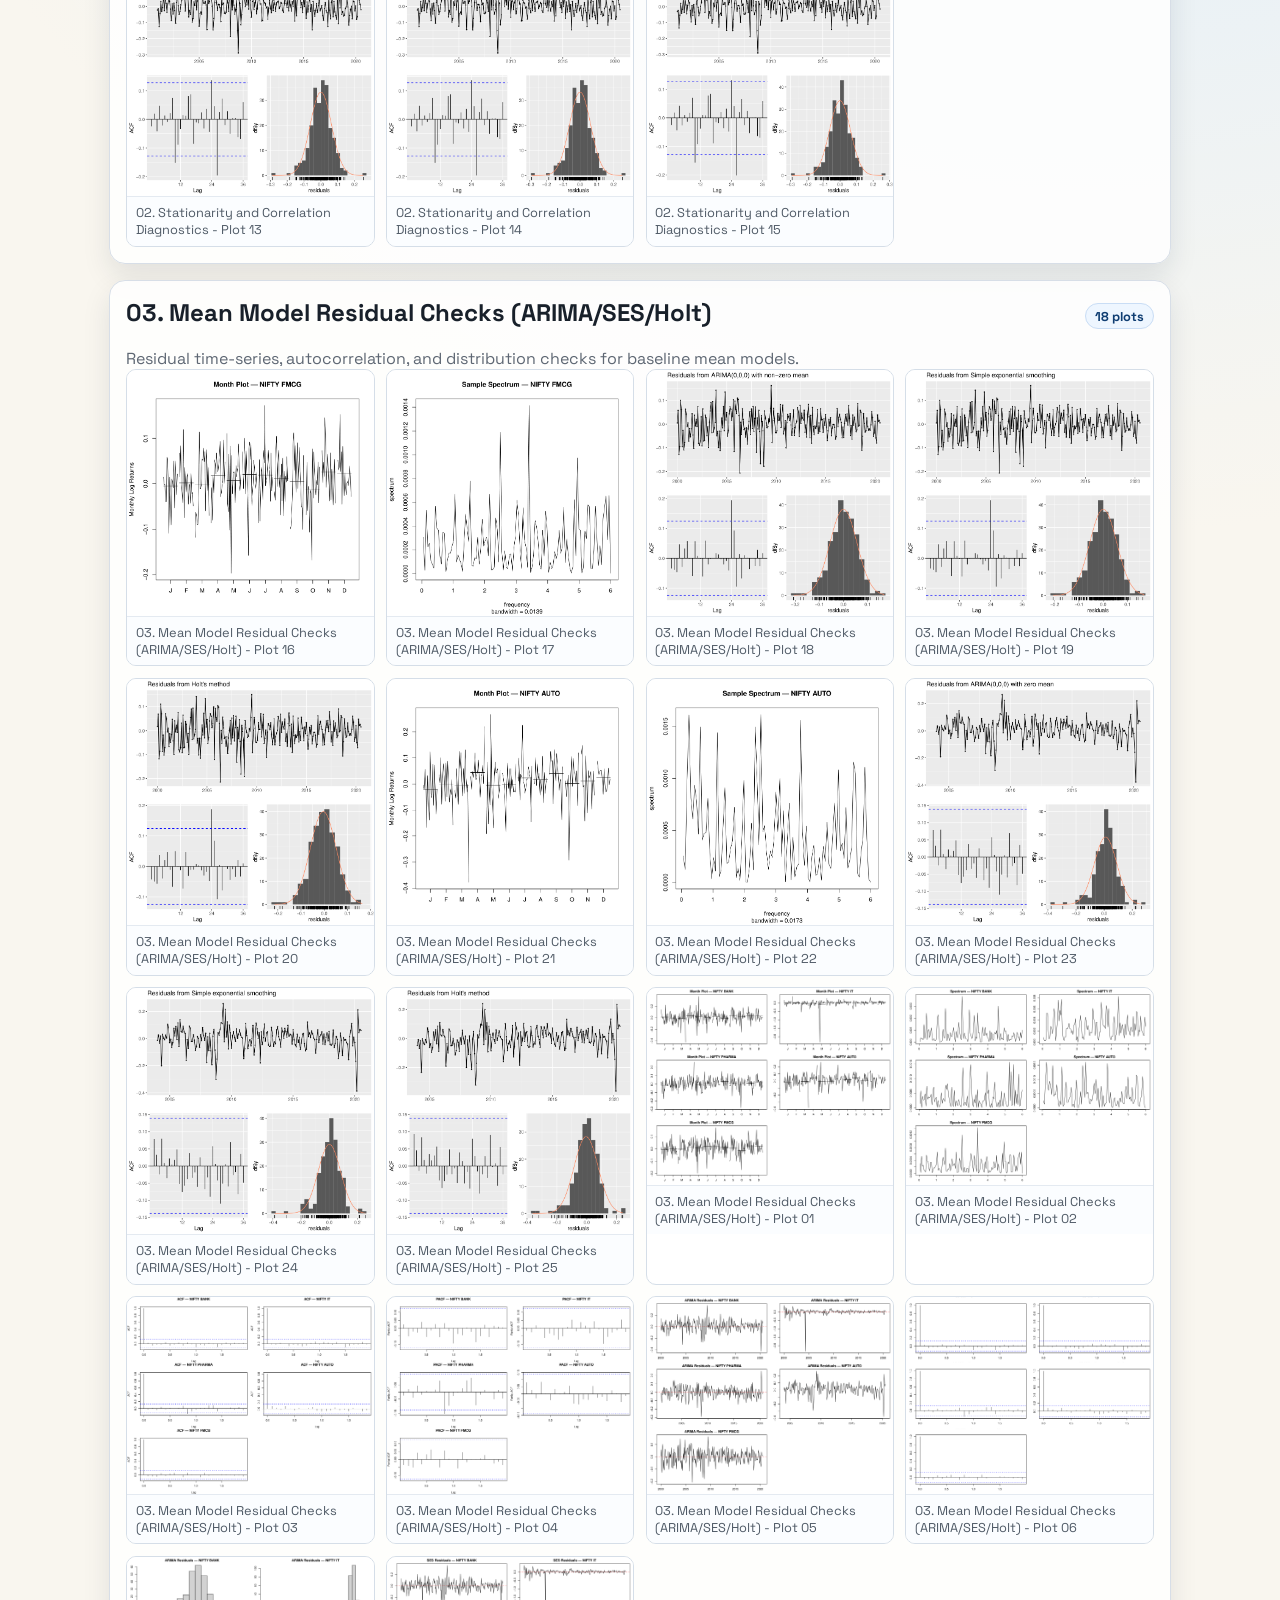
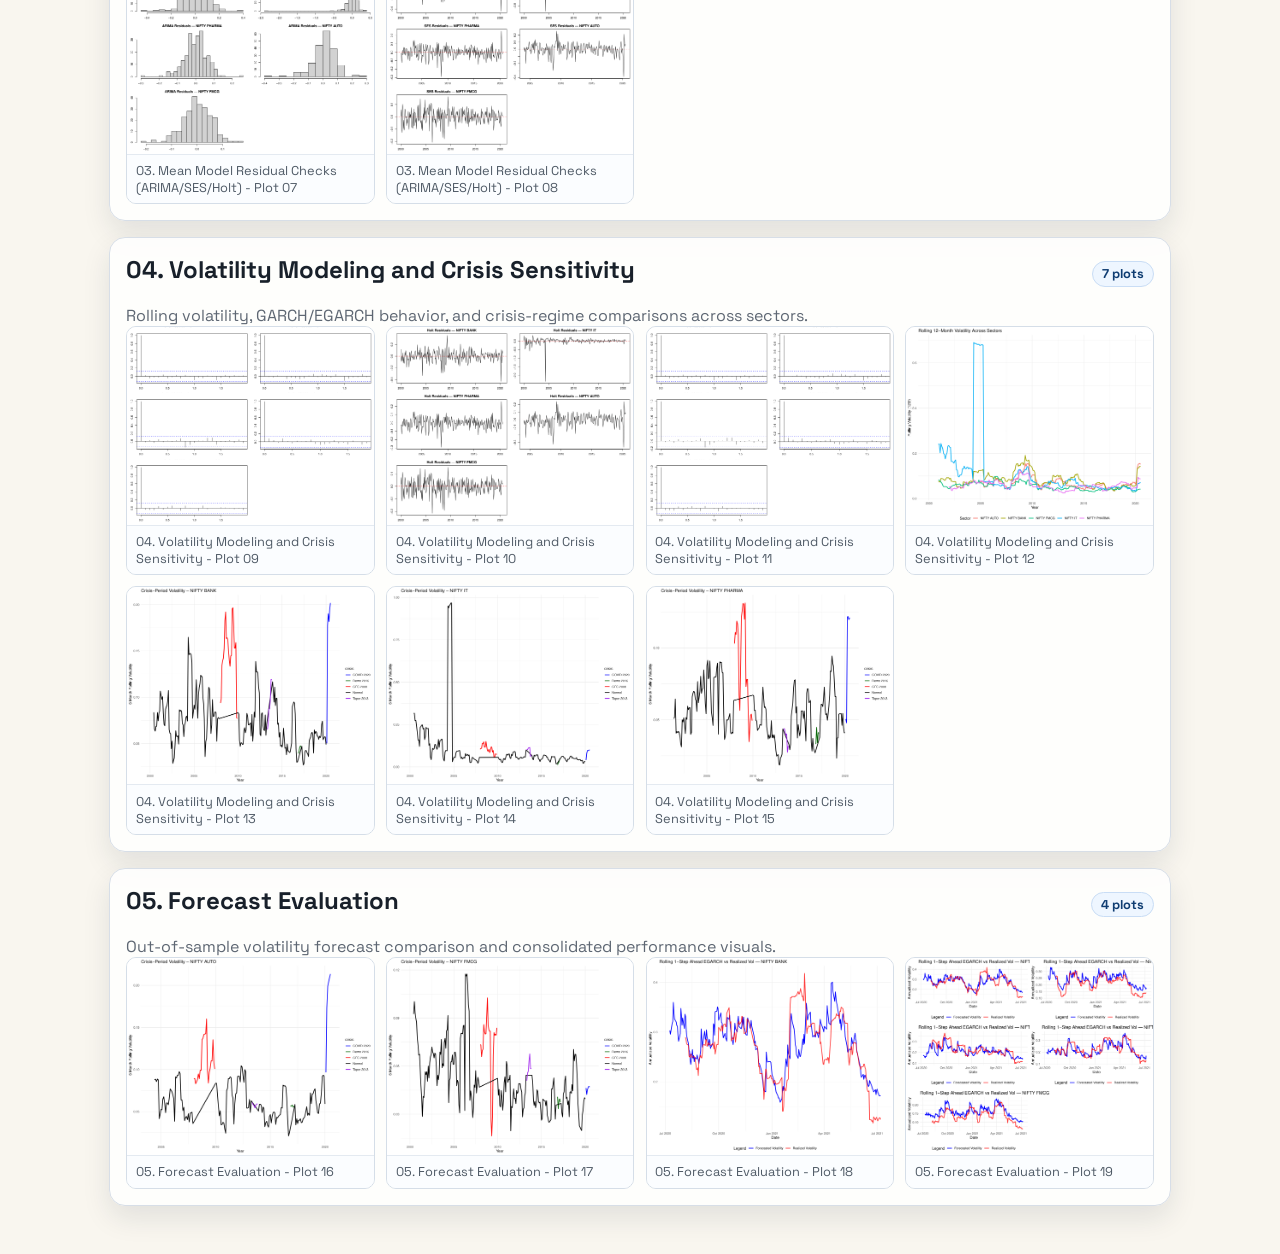
==== commit 90c6ce58: "Revert "Redesign gallery with clickable section filters and curated key plots" This reverts commit 1" ====
--- a/index.html
+++ b/index.html
@@ -1,10 +1,10 @@
-﻿<!DOCTYPE html>
+<!DOCTYPE html>
 <html lang="en">
 <head>
   <meta charset="UTF-8" />
   <meta name="viewport" content="width=device-width, initial-scale=1.0" />
-  <title>Results Gallery | Sector Volatility</title>
-  <meta name="description" content="Interactive, section-filtered results gallery for sector volatility forecasting." />
+  <title>Organized Results Gallery | Sector Volatility</title>
+  <meta name="description" content="Section-wise visual gallery of generated plots for sector volatility analysis." />
   <link rel="preconnect" href="https://fonts.googleapis.com" />
   <link rel="preconnect" href="https://fonts.gstatic.com" crossorigin />
   <link href="https://fonts.googleapis.com/css2?family=Space+Grotesk:wght@400;500;700&family=IBM+Plex+Serif:wght@400;600&display=swap" rel="stylesheet" />
@@ -14,32 +14,77 @@
   <header class="hero">
     <p class="eyebrow">GitHub Pages Results Website</p>
     <h1>Sector Volatility Results Gallery</h1>
-    <p class="subtitle">Click a section to show only that category of key results.</p>
+    <p class="subtitle">Organized by analysis stage so reviewers can understand your findings fast.</p>
   </header>
 
+  <nav class="section-nav"><a href="#seasonality">Seasonality and Return Structure</a>
+<a href="#stationarity">Stationarity and Correlation Diagnostics</a>
+<a href="#mean-models">Mean Model Residual Checks (ARIMA/SES/Holt)</a>
+<a href="#volatility">Volatility Modeling and Crisis Sensitivity</a>
+<a href="#forecasting">Forecast Evaluation</a></nav>
+
   <main class="container">
-    <section class="panel intro-panel">
-      <h2>Curated Highlights</h2>
-      <p>This is a focused gallery of the most important outputs, grouped by analysis stage. It is not every plot from the script.</p>
-      <div class="stats-row">
-        <div class="stat"><span id="visibleCount">0</span><small>plots shown</small></div>
-        <div class="stat"><span>5</span><small>analysis sections</small></div>
-        <div class="stat"><span>100%</span><small>direct images, no PDF embeds</small></div>
+    <section class="panel">
+      <h2>How to Read This Page</h2>
+      <p>Start from Section 01 and move downward. Each block groups visuals tied to one analysis objective, from structure diagnostics to out-of-sample forecast evaluation.</p>
+    </section>
+
+    
+    <section id="seasonality" class="panel section-block">
+      <div class="panel-head">
+        <h2>01. Seasonality and Return Structure</h2>
+        <span class="count">8 plots</span>
+      </div>
+      <p class="section-desc">Month plots and spectral visuals used to identify recurring return patterns across sectors.</p>
+      <div class="plot-grid">
+        <figure class="plot-item"><img src="assets/plots/rplots/rplots_p01.png" alt="01. Seasonality and Return Structure - Plot 01" loading="lazy" /><figcaption>01. Seasonality and Return Structure - Plot 01</figcaption></figure> <figure class="plot-item"><img src="assets/plots/rplots/rplots_p02.png" alt="01. Seasonality and Return Structure - Plot 02" loading="lazy" /><figcaption>01. Seasonality and Return Structure - Plot 02</figcaption></figure> <figure class="plot-item"><img src="assets/plots/rplots/rplots_p03.png" alt="01. Seasonality and Return Structure - Plot 03" loading="lazy" /><figcaption>01. Seasonality and Return Structure - Plot 03</figcaption></figure> <figure class="plot-item"><img src="assets/plots/rplots/rplots_p04.png" alt="01. Seasonality and Return Structure - Plot 04" loading="lazy" /><figcaption>01. Seasonality and Return Structure - Plot 04</figcaption></figure> <figure class="plot-item"><img src="assets/plots/rplots/rplots_p05.png" alt="01. Seasonality and Return Structure - Plot 05" loading="lazy" /><figcaption>01. Seasonality and Return Structure - Plot 05</figcaption></figure> <figure class="plot-item"><img src="assets/plots/rplots/rplots_p06.png" alt="01. Seasonality and Return Structure - Plot 06" loading="lazy" /><figcaption>01. Seasonality and Return Structure - Plot 06</figcaption></figure> <figure class="plot-item"><img src="assets/plots/rplots/rplots_p07.png" alt="01. Seasonality and Return Structure - Plot 07" loading="lazy" /><figcaption>01. Seasonality and Return Structure - Plot 07</figcaption></figure> <figure class="plot-item"><img src="assets/plots/rplots/rplots_p08.png" alt="01. Seasonality and Return Structure - Plot 08" loading="lazy" /><figcaption>01. Seasonality and Return Structure - Plot 08</figcaption></figure>
       </div>
     </section>
 
-    <section class="panel">
-      <div class="filter-bar" id="filterBar">
-        <button class="filter-btn active" data-filter="all">All Highlights</button>
-        <button class="filter-btn" data-filter="seasonality">Seasonality</button>
-        <button class="filter-btn" data-filter="diagnostics">Stationarity and Correlation</button>
-        <button class="filter-btn" data-filter="mean">Mean Model Fit</button>
-        <button class="filter-btn" data-filter="volatility">Volatility and Crisis</button>
-        <button class="filter-btn" data-filter="forecasting">Forecasting</button>
+    <section id="stationarity" class="panel section-block">
+      <div class="panel-head">
+        <h2>02. Stationarity and Correlation Diagnostics</h2>
+        <span class="count">7 plots</span>
       </div>
-      <p class="active-label" id="activeLabel">Showing: All Highlights</p>
-      <div class="plot-grid" id="gallery"></div>
+      <p class="section-desc">ACF/PACF and related diagnostics used before mean/volatility model fitting.</p>
+      <div class="plot-grid">
+        <figure class="plot-item"><img src="assets/plots/rplots/rplots_p09.png" alt="02. Stationarity and Correlation Diagnostics - Plot 09" loading="lazy" /><figcaption>02. Stationarity and Correlation Diagnostics - Plot 09</figcaption></figure> <figure class="plot-item"><img src="assets/plots/rplots/rplots_p10.png" alt="02. Stationarity and Correlation Diagnostics - Plot 10" loading="lazy" /><figcaption>02. Stationarity and Correlation Diagnostics - Plot 10</figcaption></figure> <figure class="plot-item"><img src="assets/plots/rplots/rplots_p11.png" alt="02. Stationarity and Correlation Diagnostics - Plot 11" loading="lazy" /><figcaption>02. Stationarity and Correlation Diagnostics - Plot 11</figcaption></figure> <figure class="plot-item"><img src="assets/plots/rplots/rplots_p12.png" alt="02. Stationarity and Correlation Diagnostics - Plot 12" loading="lazy" /><figcaption>02. Stationarity and Correlation Diagnostics - Plot 12</figcaption></figure> <figure class="plot-item"><img src="assets/plots/rplots/rplots_p13.png" alt="02. Stationarity and Correlation Diagnostics - Plot 13" loading="lazy" /><figcaption>02. Stationarity and Correlation Diagnostics - Plot 13</figcaption></figure> <figure class="plot-item"><img src="assets/plots/rplots/rplots_p14.png" alt="02. Stationarity and Correlation Diagnostics - Plot 14" loading="lazy" /><figcaption>02. Stationarity and Correlation Diagnostics - Plot 14</figcaption></figure> <figure class="plot-item"><img src="assets/plots/rplots/rplots_p15.png" alt="02. Stationarity and Correlation Diagnostics - Plot 15" loading="lazy" /><figcaption>02. Stationarity and Correlation Diagnostics - Plot 15</figcaption></figure>
+      </div>
     </section>
+
+    <section id="mean-models" class="panel section-block">
+      <div class="panel-head">
+        <h2>03. Mean Model Residual Checks (ARIMA/SES/Holt)</h2>
+        <span class="count">18 plots</span>
+      </div>
+      <p class="section-desc">Residual time-series, autocorrelation, and distribution checks for baseline mean models.</p>
+      <div class="plot-grid">
+        <figure class="plot-item"><img src="assets/plots/rplots/rplots_p16.png" alt="03. Mean Model Residual Checks (ARIMA/SES/Holt) - Plot 16" loading="lazy" /><figcaption>03. Mean Model Residual Checks (ARIMA/SES/Holt) - Plot 16</figcaption></figure> <figure class="plot-item"><img src="assets/plots/rplots/rplots_p17.png" alt="03. Mean Model Residual Checks (ARIMA/SES/Holt) - Plot 17" loading="lazy" /><figcaption>03. Mean Model Residual Checks (ARIMA/SES/Holt) - Plot 17</figcaption></figure> <figure class="plot-item"><img src="assets/plots/rplots/rplots_p18.png" alt="03. Mean Model Residual Checks (ARIMA/SES/Holt) - Plot 18" loading="lazy" /><figcaption>03. Mean Model Residual Checks (ARIMA/SES/Holt) - Plot 18</figcaption></figure> <figure class="plot-item"><img src="assets/plots/rplots/rplots_p19.png" alt="03. Mean Model Residual Checks (ARIMA/SES/Holt) - Plot 19" loading="lazy" /><figcaption>03. Mean Model Residual Checks (ARIMA/SES/Holt) - Plot 19</figcaption></figure> <figure class="plot-item"><img src="assets/plots/rplots/rplots_p20.png" alt="03. Mean Model Residual Checks (ARIMA/SES/Holt) - Plot 20" loading="lazy" /><figcaption>03. Mean Model Residual Checks (ARIMA/SES/Holt) - Plot 20</figcaption></figure> <figure class="plot-item"><img src="assets/plots/rplots/rplots_p21.png" alt="03. Mean Model Residual Checks (ARIMA/SES/Holt) - Plot 21" loading="lazy" /><figcaption>03. Mean Model Residual Checks (ARIMA/SES/Holt) - Plot 21</figcaption></figure> <figure class="plot-item"><img src="assets/plots/rplots/rplots_p22.png" alt="03. Mean Model Residual Checks (ARIMA/SES/Holt) - Plot 22" loading="lazy" /><figcaption>03. Mean Model Residual Checks (ARIMA/SES/Holt) - Plot 22</figcaption></figure> <figure class="plot-item"><img src="assets/plots/rplots/rplots_p23.png" alt="03. Mean Model Residual Checks (ARIMA/SES/Holt) - Plot 23" loading="lazy" /><figcaption>03. Mean Model Residual Checks (ARIMA/SES/Holt) - Plot 23</figcaption></figure> <figure class="plot-item"><img src="assets/plots/rplots/rplots_p24.png" alt="03. Mean Model Residual Checks (ARIMA/SES/Holt) - Plot 24" loading="lazy" /><figcaption>03. Mean Model Residual Checks (ARIMA/SES/Holt) - Plot 24</figcaption></figure> <figure class="plot-item"><img src="assets/plots/rplots/rplots_p25.png" alt="03. Mean Model Residual Checks (ARIMA/SES/Holt) - Plot 25" loading="lazy" /><figcaption>03. Mean Model Residual Checks (ARIMA/SES/Holt) - Plot 25</figcaption></figure> <figure class="plot-item"><img src="assets/plots/rplots1/rplots1_p01.png" alt="03. Mean Model Residual Checks (ARIMA/SES/Holt) - Plot 01" loading="lazy" /><figcaption>03. Mean Model Residual Checks (ARIMA/SES/Holt) - Plot 01</figcaption></figure> <figure class="plot-item"><img src="assets/plots/rplots1/rplots1_p02.png" alt="03. Mean Model Residual Checks (ARIMA/SES/Holt) - Plot 02" loading="lazy" /><figcaption>03. Mean Model Residual Checks (ARIMA/SES/Holt) - Plot 02</figcaption></figure> <figure class="plot-item"><img src="assets/plots/rplots1/rplots1_p03.png" alt="03. Mean Model Residual Checks (ARIMA/SES/Holt) - Plot 03" loading="lazy" /><figcaption>03. Mean Model Residual Checks (ARIMA/SES/Holt) - Plot 03</figcaption></figure> <figure class="plot-item"><img src="assets/plots/rplots1/rplots1_p04.png" alt="03. Mean Model Residual Checks (ARIMA/SES/Holt) - Plot 04" loading="lazy" /><figcaption>03. Mean Model Residual Checks (ARIMA/SES/Holt) - Plot 04</figcaption></figure> <figure class="plot-item"><img src="assets/plots/rplots1/rplots1_p05.png" alt="03. Mean Model Residual Checks (ARIMA/SES/Holt) - Plot 05" loading="lazy" /><figcaption>03. Mean Model Residual Checks (ARIMA/SES/Holt) - Plot 05</figcaption></figure> <figure class="plot-item"><img src="assets/plots/rplots1/rplots1_p06.png" alt="03. Mean Model Residual Checks (ARIMA/SES/Holt) - Plot 06" loading="lazy" /><figcaption>03. Mean Model Residual Checks (ARIMA/SES/Holt) - Plot 06</figcaption></figure> <figure class="plot-item"><img src="assets/plots/rplots1/rplots1_p07.png" alt="03. Mean Model Residual Checks (ARIMA/SES/Holt) - Plot 07" loading="lazy" /><figcaption>03. Mean Model Residual Checks (ARIMA/SES/Holt) - Plot 07</figcaption></figure> <figure class="plot-item"><img src="assets/plots/rplots1/rplots1_p08.png" alt="03. Mean Model Residual Checks (ARIMA/SES/Holt) - Plot 08" loading="lazy" /><figcaption>03. Mean Model Residual Checks (ARIMA/SES/Holt) - Plot 08</figcaption></figure>
+      </div>
+    </section>
+
+    <section id="volatility" class="panel section-block">
+      <div class="panel-head">
+        <h2>04. Volatility Modeling and Crisis Sensitivity</h2>
+        <span class="count">7 plots</span>
+      </div>
+      <p class="section-desc">Rolling volatility, GARCH/EGARCH behavior, and crisis-regime comparisons across sectors.</p>
+      <div class="plot-grid">
+        <figure class="plot-item"><img src="assets/plots/rplots1/rplots1_p09.png" alt="04. Volatility Modeling and Crisis Sensitivity - Plot 09" loading="lazy" /><figcaption>04. Volatility Modeling and Crisis Sensitivity - Plot 09</figcaption></figure> <figure class="plot-item"><img src="assets/plots/rplots1/rplots1_p10.png" alt="04. Volatility Modeling and Crisis Sensitivity - Plot 10" loading="lazy" /><figcaption>04. Volatility Modeling and Crisis Sensitivity - Plot 10</figcaption></figure> <figure class="plot-item"><img src="assets/plots/rplots1/rplots1_p11.png" alt="04. Volatility Modeling and Crisis Sensitivity - Plot 11" loading="lazy" /><figcaption>04. Volatility Modeling and Crisis Sensitivity - Plot 11</figcaption></figure> <figure class="plot-item"><img src="assets/plots/rplots1/rplots1_p12.png" alt="04. Volatility Modeling and Crisis Sensitivity - Plot 12" loading="lazy" /><figcaption>04. Volatility Modeling and Crisis Sensitivity - Plot 12</figcaption></figure> <figure class="plot-item"><img src="assets/plots/rplots1/rplots1_p13.png" alt="04. Volatility Modeling and Crisis Sensitivity - Plot 13" loading="lazy" /><figcaption>04. Volatility Modeling and Crisis Sensitivity - Plot 13</figcaption></figure> <figure class="plot-item"><img src="assets/plots/rplots1/rplots1_p14.png" alt="04. Volatility Modeling and Crisis Sensitivity - Plot 14" loading="lazy" /><figcaption>04. Volatility Modeling and Crisis Sensitivity - Plot 14</figcaption></figure> <figure class="plot-item"><img src="assets/plots/rplots1/rplots1_p15.png" alt="04. Volatility Modeling and Crisis Sensitivity - Plot 15" loading="lazy" /><figcaption>04. Volatility Modeling and Crisis Sensitivity - Plot 15</figcaption></figure>
+      </div>
+    </section>
+
+    <section id="forecasting" class="panel section-block">
+      <div class="panel-head">
+        <h2>05. Forecast Evaluation</h2>
+        <span class="count">4 plots</span>
+      </div>
+      <p class="section-desc">Out-of-sample volatility forecast comparison and consolidated performance visuals.</p>
+      <div class="plot-grid">
+        <figure class="plot-item"><img src="assets/plots/rplots1/rplots1_p16.png" alt="05. Forecast Evaluation - Plot 16" loading="lazy" /><figcaption>05. Forecast Evaluation - Plot 16</figcaption></figure> <figure class="plot-item"><img src="assets/plots/rplots1/rplots1_p17.png" alt="05. Forecast Evaluation - Plot 17" loading="lazy" /><figcaption>05. Forecast Evaluation - Plot 17</figcaption></figure> <figure class="plot-item"><img src="assets/plots/rplots1/rplots1_p18.png" alt="05. Forecast Evaluation - Plot 18" loading="lazy" /><figcaption>05. Forecast Evaluation - Plot 18</figcaption></figure> <figure class="plot-item"><img src="assets/plots/rplots1/rplots1_p19.png" alt="05. Forecast Evaluation - Plot 19" loading="lazy" /><figcaption>05. Forecast Evaluation - Plot 19</figcaption></figure>
+      </div>
+    </section>
+
   </main>
 
   <div id="lightbox" class="lightbox" aria-hidden="true">
@@ -48,102 +93,27 @@
   </div>
 
   <script>
-    const galleryData = [
-      { category: "seasonality", src: "assets/plots/rplots/rplots_p01.png", title: "Month Plot Overview", caption: "Seasonality profile across sectors" },
-      { category: "seasonality", src: "assets/plots/rplots/rplots_p03.png", title: "Monthly Return Pattern", caption: "Comparative monthly behavior" },
-      { category: "seasonality", src: "assets/plots/rplots/rplots_p05.png", title: "Spectral Structure", caption: "Frequency-domain seasonality signal" },
-      { category: "seasonality", src: "assets/plots/rplots/rplots_p08.png", title: "Seasonality Cross-check", caption: "End-of-block seasonal consistency view" },
+    const lightbox = document.getElementById('lightbox');
+    const lightboxImage = document.getElementById('lightboxImage');
+    const closeLightbox = document.getElementById('closeLightbox');
 
-      { category: "diagnostics", src: "assets/plots/rplots/rplots_p09.png", title: "ACF Diagnostics I", caption: "Serial dependence check before model selection" },
-      { category: "diagnostics", src: "assets/plots/rplots/rplots_p10.png", title: "ACF Diagnostics II", caption: "Cross-sector autocorrelation behavior" },
-      { category: "diagnostics", src: "assets/plots/rplots/rplots_p12.png", title: "PACF Diagnostics", caption: "Lag structure cues for mean models" },
-      { category: "diagnostics", src: "assets/plots/rplots/rplots_p15.png", title: "Correlation Stability", caption: "Final correlation sanity check" },
+    document.querySelectorAll('.plot-item img').forEach((img) => {
+      img.addEventListener('click', () => {
+        lightboxImage.src = img.src;
+        lightbox.classList.add('open');
+        lightbox.setAttribute('aria-hidden', 'false');
+      });
+    });
 
-      { category: "mean", src: "assets/plots/rplots/rplots_p16.png", title: "ARIMA Residuals", caption: "Residual behavior after ARIMA fit" },
-      { category: "mean", src: "assets/plots/rplots/rplots_p18.png", title: "Residual Distribution", caption: "Distributional check for baseline adequacy" },
-      { category: "mean", src: "assets/plots/rplots/rplots_p20.png", title: "SES/Holt Residual View", caption: "Smoothing-model residual comparison" },
-      { category: "mean", src: "assets/plots/rplots1/rplots1_p03.png", title: "Residual ACF Follow-up", caption: "Whiteness and leftover structure" },
-
-      { category: "volatility", src: "assets/plots/rplots1/rplots1_p09.png", title: "Rolling Volatility", caption: "Cross-sector volatility clustering" },
-      { category: "volatility", src: "assets/plots/rplots1/rplots1_p11.png", title: "GARCH-EGARCH Behavior", caption: "Comparative volatility dynamics" },
-      { category: "volatility", src: "assets/plots/rplots1/rplots1_p13.png", title: "Crisis Volatility Profile", caption: "Stress-period behavior by sector" },
-      { category: "volatility", src: "assets/plots/rplots1/rplots1_p14.png", title: "Crisis Comparison", caption: "Relative sector sensitivity under crisis windows" },
-
-      { category: "forecasting", src: "assets/plots/rplots1/rplots1_p15.png", title: "Forecast Setup", caption: "Transition into forecast evaluation stage" },
-      { category: "forecasting", src: "assets/plots/rplots1/rplots1_p16.png", title: "Forecast Plot 1", caption: "One-step volatility forecast comparison" },
-      { category: "forecasting", src: "assets/plots/rplots1/rplots1_p17.png", title: "Forecast Plot 2", caption: "Model vs realized volatility" },
-      { category: "forecasting", src: "assets/plots/rplots1/rplots1_p18.png", title: "Forecast Plot 3", caption: "Forecast quality under changing regimes" },
-      { category: "forecasting", src: "assets/plots/rplots1/rplots1_p19.png", title: "Forecast Plot 4", caption: "Final forecast performance visual" }
-    ];
-
-    const filterNames = {
-      all: "All Highlights",
-      seasonality: "Seasonality",
-      diagnostics: "Stationarity and Correlation",
-      mean: "Mean Model Fit",
-      volatility: "Volatility and Crisis",
-      forecasting: "Forecasting"
-    };
-
-    const gallery = document.getElementById("gallery");
-    const activeLabel = document.getElementById("activeLabel");
-    const visibleCount = document.getElementById("visibleCount");
-
-    function renderGallery(filter) {
-      const items = filter === "all" ? galleryData : galleryData.filter((x) => x.category === filter);
-      gallery.innerHTML = items.map((item) => `
-        <figure class="plot-item">
-          <img src="${item.src}" alt="${item.title}" loading="lazy" />
-          <figcaption>
-            <strong>${item.title}</strong>
-            <span>${item.caption}</span>
-          </figcaption>
-        </figure>
-      `).join("");
-
-      activeLabel.textContent = `Showing: ${filterNames[filter]}`;
-      visibleCount.textContent = items.length;
-      bindLightbox();
+    function closeViewer() {
+      lightbox.classList.remove('open');
+      lightbox.setAttribute('aria-hidden', 'true');
+      lightboxImage.src = '';
     }
 
-    function setActiveButton(target) {
-      document.querySelectorAll(".filter-btn").forEach((btn) => btn.classList.remove("active"));
-      target.classList.add("active");
-    }
-
-    document.getElementById("filterBar").addEventListener("click", (e) => {
-      const btn = e.target.closest(".filter-btn");
-      if (!btn) return;
-      const filter = btn.dataset.filter;
-      setActiveButton(btn);
-      renderGallery(filter);
-    });
-
-    const lightbox = document.getElementById("lightbox");
-    const lightboxImage = document.getElementById("lightboxImage");
-    const closeLightbox = document.getElementById("closeLightbox");
-
-    function bindLightbox() {
-      document.querySelectorAll(".plot-item img").forEach((img) => {
-        img.addEventListener("click", () => {
-          lightboxImage.src = img.src;
-          lightbox.classList.add("open");
-          lightbox.setAttribute("aria-hidden", "false");
-        });
-      });
-    }
-
-    function closeViewer() {
-      lightbox.classList.remove("open");
-      lightbox.setAttribute("aria-hidden", "true");
-      lightboxImage.src = "";
-    }
-
-    closeLightbox.addEventListener("click", closeViewer);
-    lightbox.addEventListener("click", (e) => { if (e.target === lightbox) closeViewer(); });
-    document.addEventListener("keydown", (e) => { if (e.key === "Escape") closeViewer(); });
-
-    renderGallery("all");
+    closeLightbox.addEventListener('click', closeViewer);
+    lightbox.addEventListener('click', (e) => { if (e.target === lightbox) closeViewer(); });
+    document.addEventListener('keydown', (e) => { if (e.key === 'Escape') closeViewer(); });
   </script>
 </body>
 </html>
--- a/styles.css
+++ b/styles.css
@@ -1,13 +1,12 @@
 ﻿:root {
-  --bg: #f8f4ec;
+  --bg: #f9f6ef;
   --surface: #ffffff;
   --text: #18202a;
-  --muted: #5a6370;
-  --brand: #045ea8;
-  --brand-soft: #eaf4ff;
-  --accent: #b25100;
-  --border: #d8dee6;
-  --shadow: 0 14px 30px rgba(15, 36, 59, 0.1);
+  --muted: #5e6773;
+  --brand: #005fa3;
+  --accent: #b45500;
+  --border: #d7dee7;
+  --shadow: 0 12px 28px rgba(16, 38, 63, 0.1);
 }
 
 * {
@@ -18,38 +17,37 @@
   margin: 0;
   font-family: "Space Grotesk", "Segoe UI", sans-serif;
   color: var(--text);
-  background: radial-gradient(circle at 10% 0%, #ffe5bc 0%, transparent 30%),
-              radial-gradient(circle at 90% 15%, #d8ebff 0%, transparent 35%),
+  background: radial-gradient(circle at 15% 0%, #ffe7c2 0%, transparent 35%),
+              radial-gradient(circle at 85% 18%, #d6ebff 0%, transparent 35%),
               var(--bg);
 }
 
 .hero {
   max-width: 1100px;
   margin: 0 auto;
-  padding: 3.8rem 1.2rem 1.8rem;
+  padding: 3.8rem 1.2rem 2rem;
 }
 
 .eyebrow {
-  margin: 0;
   text-transform: uppercase;
   letter-spacing: 0.08em;
+  font-weight: 700;
+  font-size: 0.78rem;
   color: var(--accent);
-  font-size: 0.78rem;
-  font-weight: 700;
+  margin: 0;
 }
 
 h1 {
-  margin: 0.55rem 0 0.55rem;
+  margin: 0.5rem 0 0.6rem;
   font-size: clamp(2rem, 4vw, 3.1rem);
-  line-height: 1.08;
+  line-height: 1.1;
 }
 
 .subtitle {
   margin: 0;
-  max-width: 62ch;
   color: var(--muted);
   font-family: "IBM Plex Serif", Georgia, serif;
-  font-size: 1.02rem;
+  max-width: 65ch;
 }
 
 .container {
@@ -60,93 +58,113 @@
   gap: 1rem;
 }
 
+.section-nav {
+  max-width: 1100px;
+  margin: 0 auto 1rem;
+  padding: 0 1.2rem;
+  display: flex;
+  gap: 0.55rem;
+  flex-wrap: wrap;
+}
+
+.section-nav a {
+  text-decoration: none;
+  color: #0f3d72;
+  background: #eef6ff;
+  border: 1px solid #c9ddf5;
+  border-radius: 999px;
+  padding: 0.42rem 0.72rem;
+  font-size: 0.84rem;
+  font-weight: 600;
+}
+
 .panel {
-  background: rgba(255, 255, 255, 0.9);
+  background: rgba(255, 255, 255, 0.85);
   border: 1px solid var(--border);
   border-radius: 16px;
   padding: 1rem;
   box-shadow: var(--shadow);
 }
 
-.intro-panel h2 {
-  margin: 0 0 0.35rem;
-}
-
-.intro-panel p {
-  margin: 0;
-  color: var(--muted);
-}
-
-.stats-row {
+h2 {
+  margin: 0 0 0.5rem;
+}
+
+.panel > p {
+  margin: 0;
+  color: var(--muted);
+}
+
+.results-grid {
   margin-top: 0.9rem;
   display: grid;
-  gap: 0.65rem;
-  grid-template-columns: repeat(auto-fit, minmax(160px, 1fr));
-}
-
-.stat {
-  border: 1px solid #d4e3f3;
+  gap: 0.75rem;
+  grid-template-columns: repeat(auto-fit, minmax(210px, 1fr));
+}
+
+.result-card {
+  background: #f7fbff;
+  border: 1px solid #d5e4f3;
   border-radius: 12px;
-  background: #f7fbff;
-  padding: 0.65rem 0.75rem;
-}
-
-.stat span {
-  display: block;
-  font-size: 1.35rem;
+  padding: 0.85rem;
+}
+
+.result-card h3 {
+  margin: 0 0 0.35rem;
+  font-size: 1rem;
+  color: #0f3d72;
+}
+
+.result-card p {
+  margin: 0;
+  color: var(--muted);
+  font-size: 0.93rem;
+}
+
+.panel-head {
+  display: flex;
+  align-items: baseline;
+  justify-content: space-between;
+  flex-wrap: wrap;
+  gap: 0.45rem;
+  margin-bottom: 0.75rem;
+}
+
+.panel-head p {
+  margin: 0;
+  color: var(--muted);
+  font-size: 0.9rem;
+}
+
+.count {
+  color: #0f3d72;
+  background: #eef6ff;
+  border: 1px solid #c9ddf5;
+  border-radius: 999px;
+  padding: 0.2rem 0.55rem;
+  font-size: 0.8rem;
   font-weight: 700;
-  color: #0a3f76;
-}
-
-.stat small {
-  color: var(--muted);
-  font-size: 0.82rem;
-}
-
-.filter-bar {
-  display: flex;
-  flex-wrap: wrap;
-  gap: 0.55rem;
-}
-
-.filter-btn {
-  border: 1px solid #c7d9ef;
-  background: #f4f9ff;
-  color: #12467a;
-  border-radius: 999px;
-  padding: 0.45rem 0.78rem;
-  font-size: 0.84rem;
-  font-weight: 700;
-  cursor: pointer;
-  transition: all 0.2s ease;
-}
-
-.filter-btn:hover {
-  transform: translateY(-1px);
-}
-
-.filter-btn.active {
-  background: var(--brand);
-  border-color: var(--brand);
-  color: #fff;
-}
-
-.active-label {
-  margin: 0.7rem 0 0.75rem;
-  color: var(--muted);
-  font-size: 0.92rem;
+}
+
+.section-block {
+  scroll-margin-top: 1rem;
+}
+
+.section-desc {
+  margin: 0 0 0.75rem;
+  color: var(--muted);
 }
 
 .plot-grid {
   display: grid;
-  grid-template-columns: repeat(auto-fill, minmax(220px, 1fr));
-  gap: 0.75rem;
+  grid-template-columns: repeat(auto-fill, minmax(230px, 1fr));
+  gap: 0.7rem;
 }
 
 .plot-item {
   margin: 0;
-  border: 1px solid #d6dee8;
-  border-radius: 12px;
+  border: 1px solid #d5dee8;
+  border-radius: 10px;
   background: #fff;
   overflow: hidden;
 }
@@ -155,35 +173,29 @@
   width: 100%;
   display: block;
   cursor: zoom-in;
+  transition: transform 0.2s ease;
+}
+
+.plot-item img:hover {
+  transform: scale(1.015);
 }
 
 .plot-item figcaption {
-  padding: 0.55rem 0.62rem 0.62rem;
-  border-top: 1px solid #e5ecf4;
+  font-size: 0.8rem;
+  color: #4f5a66;
+  padding: 0.45rem 0.55rem;
+  border-top: 1px solid #e4eaf1;
   background: #fbfdff;
-}
-
-.plot-item strong {
-  display: block;
-  font-size: 0.88rem;
-  color: #123f70;
-}
-
-.plot-item span {
-  display: block;
-  margin-top: 0.18rem;
-  font-size: 0.79rem;
-  color: var(--muted);
 }
 
 .lightbox {
   position: fixed;
   inset: 0;
-  background: rgba(8, 13, 22, 0.88);
+  background: rgba(8, 14, 24, 0.88);
   display: none;
   align-items: center;
   justify-content: center;
-  z-index: 1000;
+  z-index: 2000;
   padding: 1rem;
 }
 
@@ -195,20 +207,21 @@
   max-width: 95vw;
   max-height: 92vh;
   border-radius: 8px;
-  box-shadow: 0 24px 42px rgba(0, 0, 0, 0.35);
+  box-shadow: 0 22px 44px rgba(0, 0, 0, 0.35);
 }
 
 .lightbox-close {
   position: absolute;
-  top: 14px;
-  right: 16px;
+  top: 16px;
+  right: 18px;
   border: none;
+  background: rgba(255, 255, 255, 0.15);
+  color: #fff;
   width: 40px;
   height: 40px;
   border-radius: 50%;
-  background: rgba(255, 255, 255, 0.18);
-  color: #fff;
-  font-size: 1.3rem;
+  font-size: 1.5rem;
+  line-height: 1;
   cursor: pointer;
 }
 
